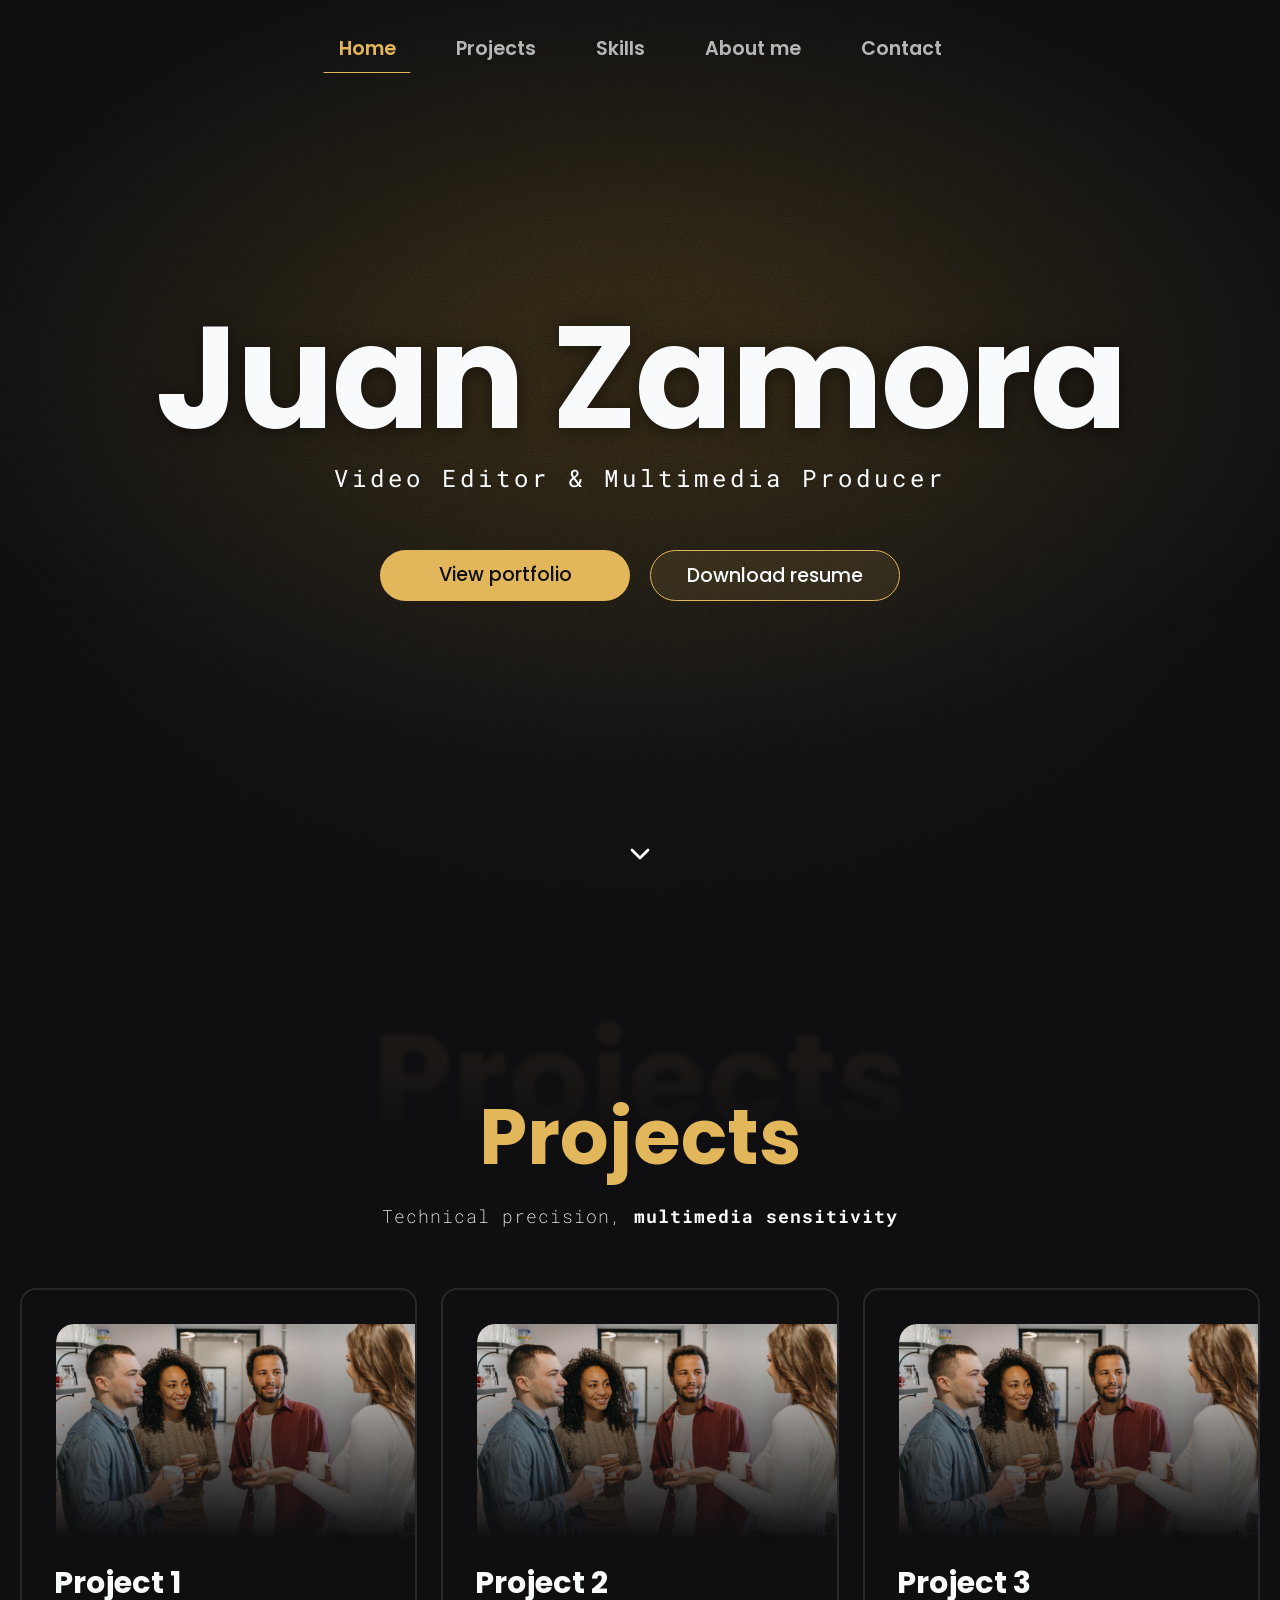
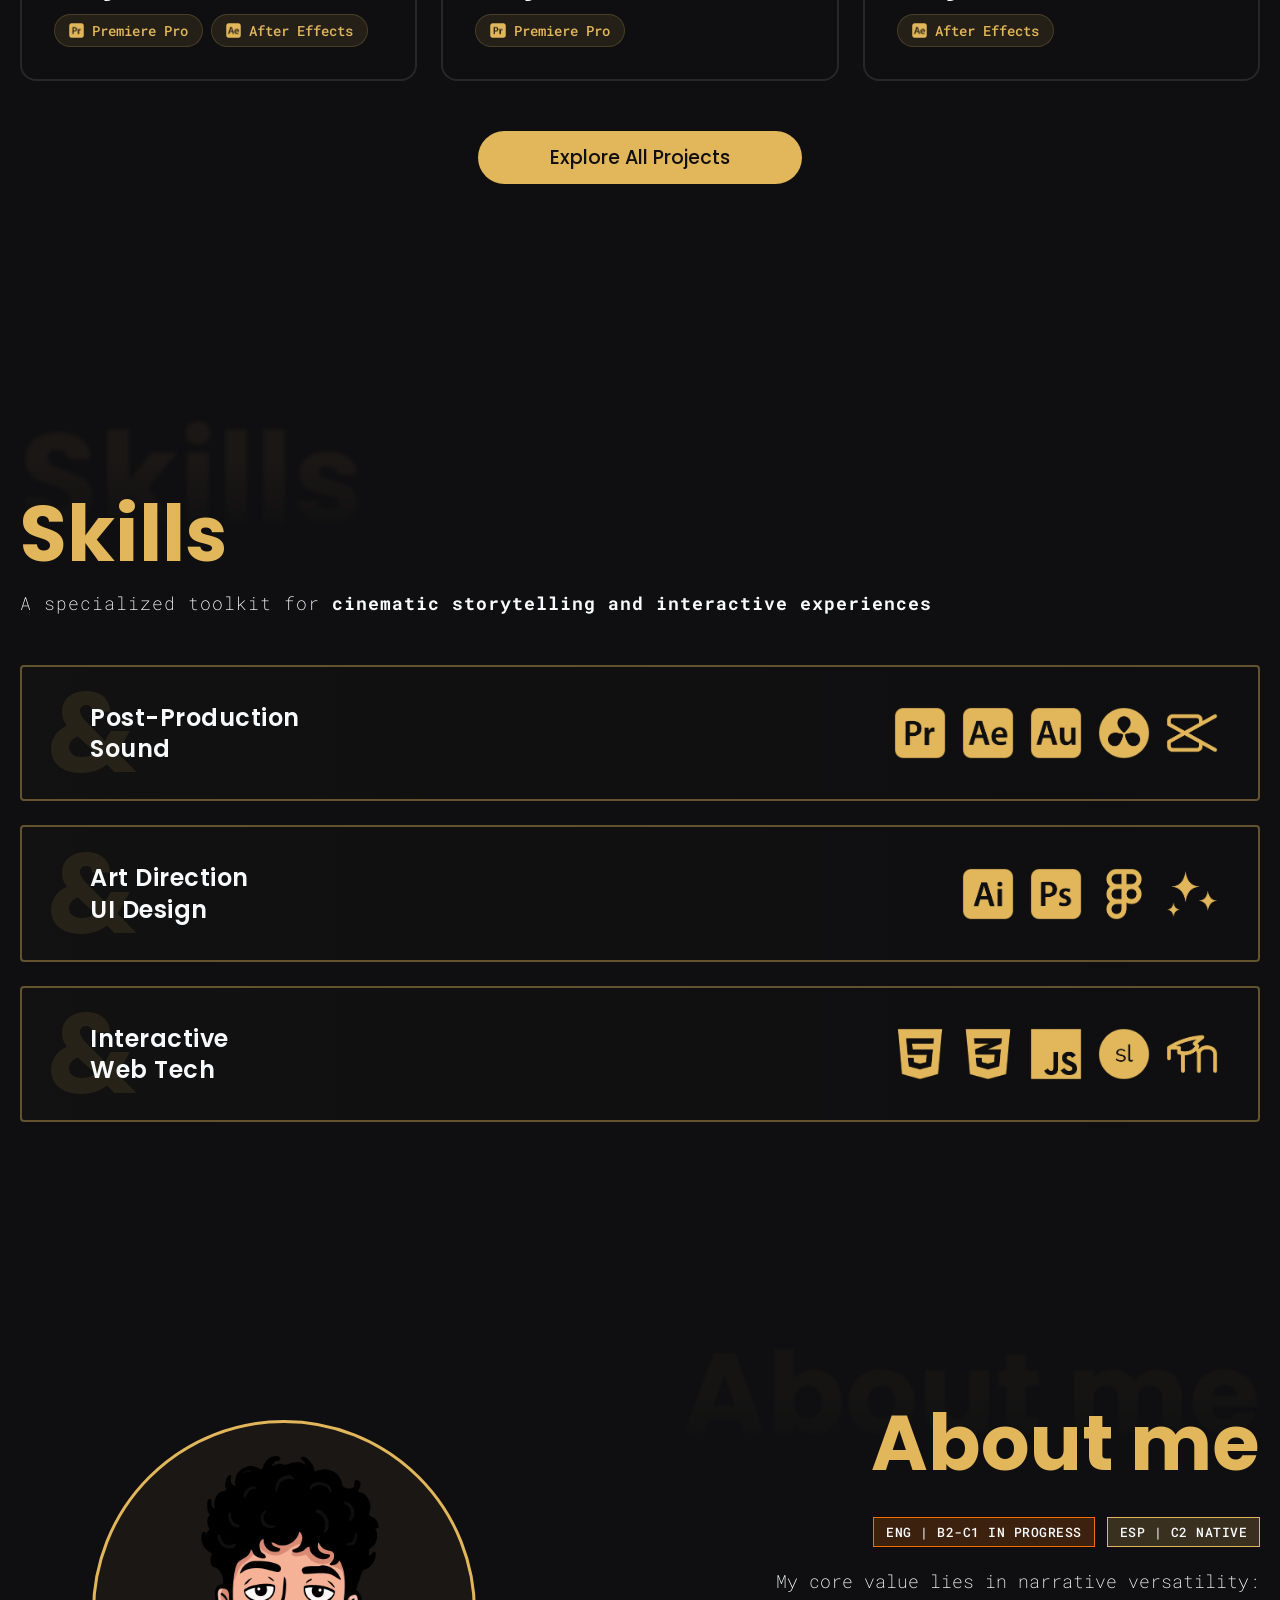
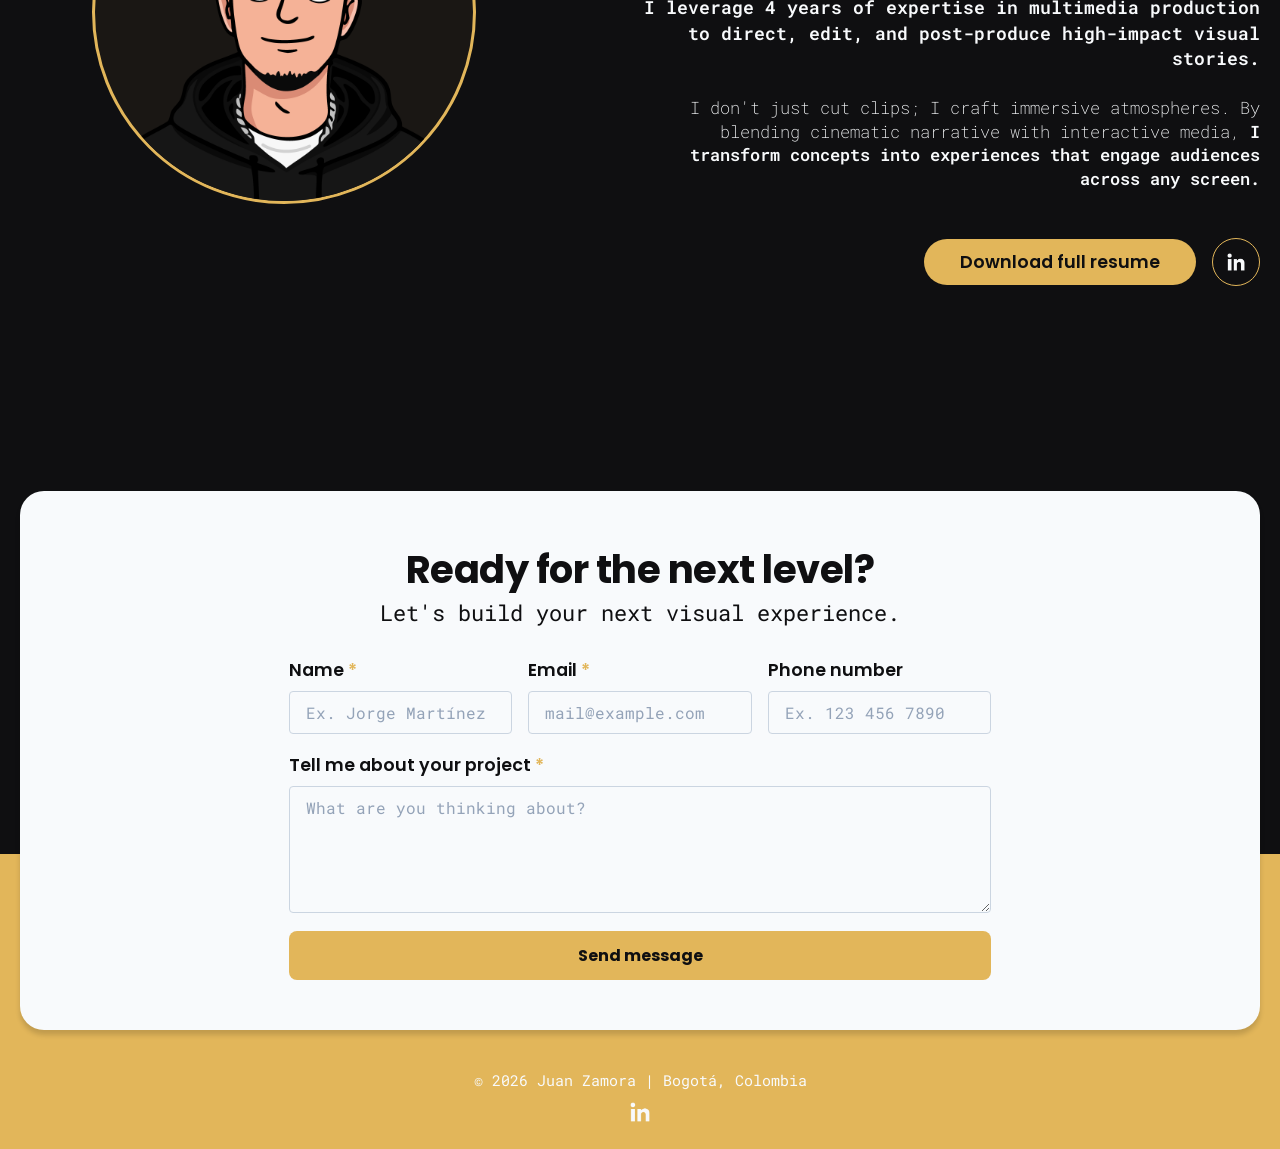
==== index.html @ 734e9451 "Se cargan las CVs" ====
<!DOCTYPE html>
<html lang="es">
<head>
    <meta charset="UTF-8">
    <meta name="viewport" content="width=device-width, initial-scale=1.0">
    <title>Juan Zamora | Video Editor & Multimedia Producer</title>

    <!-- CSS Styles -->
    <link rel="stylesheet" href="./styles/style.css">

    <!-- JS Files -->
    <script defer src="./js/main.js"></script>
</head>
<body>
    <!-- Navbar -->
    <header id="main-header">
        <nav class="navbar">
            <ul class="list-navbar">
                <li><a href="#home" class="active">Home</a></li>
                <li><a href="#projects">Projects</a></li>
                <li><a href="#skills">Skills</a></li>
                <li><a href="#about-me">About me</a></li>
                <li><a href="#contact">Contact</a></li>
            </ul>
        </nav>
    </header>

    <!-- Hero Section -->
    <section id="home" class="hero">
        <div class="hero-content">
            <h1 class="hero-title">Juan Zamora</h1>
            <h4 class="hero-subtitle">Video Editor & Multimedia Producer</h4>
            
            <div class="hero-buttons">
                <a href="#projects" class="btn btn-primary">View portfolio</a>
                <a target="_blank" href="./assets/files/CV_JuanPabloZamora_A2026.pdf" class="btn btn-secondary">Download resume</a>
            </div>
        </div>

        <svg xmlns="http://www.w3.org/2000/svg" width="32" height="32" viewBox="0 0 24 24" fill="none" stroke="currentColor" stroke-width="2" stroke-linecap="round" stroke-linejoin="round" class="scroll-arrow">
            <path stroke="none" d="M0 0h24v24H0z" fill="none" />
            <path d="M6 9l6 6l6 -6" />
        </svg>
    </section>

    <!-- Projects Section -->
    <section id="projects" class="projects-section">
        <div class="projects-container">
            <div class="projects-header">
                <h2 class="projects-title-bg">Projects</h2>
                <h3 class="projects-title">Projects</h3>
                <p class="projects-subtitle">Technical precision, <span>multimedia sensitivity</span></p>
            </div>

            <div class="projects-grid">
                <div class="project-card">
                    <span class="badge-top">Commercial & Social</span>
                    <div class="card-image-wrapper">
                        <img src="./assets/img/project1.jpg" alt="Project 1" class="card-image">
                    </div>
                    <div class="card-content">
                        <h4 class="project-name">Project 1</h4>
                        <div class="card-tags">
                            <span class="software-badge"><img src="./assets/img/brands/premiere.png" alt="Adobe Premiere Pro"> Premiere Pro</span>
                            <span class="software-badge"><img src="./assets/img/brands/after-effects.png" alt="Adobe After Effects"> After Effects</span>
                        </div>
                    </div>
                </div>

                <div class="project-card">
                    <span class="badge-top">Commercial & Social</span>
                    <div class="card-image-wrapper">
                        <img src="./assets/img/project1.jpg" alt="Project 1" class="card-image">
                    </div>
                    <div class="card-content">
                        <h4 class="project-name">Project 2</h4>
                        <div class="card-tags">
                            <span class="software-badge"><img src="./assets/img/brands/premiere.png" alt="Adobe Premiere Pro"> Premiere Pro</span>
                        </div>
                    </div>
                </div>

                <div class="project-card">
                    <span class="badge-top">Commercial & Social</span>
                    <div class="card-image-wrapper">
                        <img src="./assets/img/project1.jpg" alt="Project 1" class="card-image">
                    </div>
                    <div class="card-content">
                        <h4 class="project-name">Project 3</h4>
                        <div class="card-tags">
                            <span class="software-badge"><img src="./assets/img/brands/after-effects.png" alt="Adobe After Effects"> After Effects</span>
                        </div>
                    </div>
                </div>
            </div>

            <div class="projects-footer">
                <a href="projects" class="btn btn-explore">Explore All Projects</a>
            </div>
        </div>
    </section>

    <!-- Skills Section -->
    <section id="skills" class="skills-section">
        <div class="skills-container">
            <div class="skills-header">
                <h2 class="skills-title-bg">Skills</h2>
                <h3 class="skills-title">Skills</h3>
                <p class="skills-subtitle">A specialized toolkit for <span>cinematic storytelling and interactive experiences</span></p>
            </div>

            <div class="skills-display">
                <div class="skills-row">
                    <div class="skills-info">
                        <span class="bg-ampersand">&</span>
                        <h4>Post-Production<br>Sound</h4>
                    </div>
                    <div class="skills-icons">
                        <img src="./assets/img/brands/premiere.png" alt="Premiere Pro" class="skill-icon-img">
                        <img src="./assets/img/brands/after-effects.png" alt="After Effects" class="skill-icon-img">
                        <img src="./assets/img/brands/audition.png" alt="Audition" class="skill-icon-img">
                        <img src="./assets/img/brands/davinci-resolve.png" alt="DaVinci Resolve" class="skill-icon-img">
                        <img src="./assets/img/brands/capcut.png" alt="CapCut" class="skill-icon-img">
                    </div>
                </div>

                <div class="skills-row">
                    <div class="skills-info">
                        <span class="bg-ampersand">&</span>
                        <h4>Art Direction<br>UI Design</h4>
                    </div>
                    <div class="skills-icons">
                        <img src="./assets/img/brands/illustrator.png" alt="Illustrator" class="skill-icon-img">
                        <img src="./assets/img/brands/photoshop.png" alt="Photoshop" class="skill-icon-img">
                        <img src="./assets/img/brands/figma.png" alt="Figma" class="skill-icon-img">
                        <img src="./assets/img/brands/generative-ai.png" alt="Generative AI" class="skill-icon-img">
                    </div>
                </div>

                <div class="skills-row">
                    <div class="skills-info">
                        <span class="bg-ampersand">&</span>
                        <h4>Interactive<br>Web Tech</h4>
                    </div>
                    <div class="skills-icons">
                        <img src="./assets/img/brands/html.png" alt="HTML5" class="skill-icon-img">
                        <img src="./assets/img/brands/css.png" alt="CSS3" class="skill-icon-img">
                        <img src="./assets/img/brands/javascript.png" alt="JavaScript" class="skill-icon-img">
                        <img src="./assets/img/brands/storyline-360.png" alt="Storyline 360" class="skill-icon-img">
                        <img src="./assets/img/brands/moodle.png" alt="Moodle" class="skill-icon-img">
                    </div>
                </div>
            </div>
        </div>
    </section>

    <!-- About Me Section -->
    <section id="about-me" class="about-section">
        <div class="about-container">
            <div class="about-avatar-column">
                <div class="avatar-circle-wrapper">
                    <img src="./assets/img/juanzamora_color.png" alt="Juan Zamora Illustration" class="about-avatar-img">
                </div>
            </div>

            <div class="about-content-column">
                <div class="about-header">
                    <h2 class="about-title-bg">About me</h2>
                    <h3 class="about-title">About me</h3>
                </div>

                <div class="about-badges-group">
                    <span class="lang-badge progress-badge">ENG | B2-C1 IN PROGRESS</span>
                    <span class="lang-badge native-badge">ESP | C2 NATIVE</span>
                </div>

                <div class="about-text-wrapper">
                    <p class="about-lead">
                        My core value lies in narrative versatility: <br>
                        <strong>I leverage 4 years of expertise in multimedia production to direct, edit, and post-produce high-impact visual stories.</strong>
                    </p>
                    <p class="about-body">
                        I don't just cut clips; I craft immersive atmospheres. By blending cinematic narrative with interactive media, <strong>I transform concepts into experiences that engage audiences across any screen.</strong>
                    </p>
                </div>

                <div class="about-actions">
                    <a target="_blank" href="./assets/files/CV_JuanPabloZamora_A2026.pdf" class="btn btn-resume-download">Download full resume</a>
                    <a href="https://www.linkedin.com/in/jzamora11/" target="_blank" rel="noopener noreferrer" class="linkedin-social-btn" aria-label="LinkedIn Profile">
                        <img src="./assets/img/linkedin.png" alt="Linkedin">
                    </a>
                </div>
            </div>
        </div>
    </section>

    <!-- Footer Section -->
    <section id="contact" class="contact-section">
        <div class="contact-container">
            <div class="contact-card">
                <div class="contact-header">
                    <h2>Ready for the next level?</h2>
                    <p>Let's build your next visual experience.</p>
                </div>

                <form class="contact-form" action="#" method="POST">
                    <div class="form-row-top">
                        <div class="form-group">
                            <label for="name">Name <span>*</span></label>
                            <input type="text" id="name" name="name" placeholder="Ex. Jorge Martínez" required>
                        </div>
                        <div class="form-group">
                            <label for="email">Email <span>*</span></label>
                            <input type="email" id="email" name="email" placeholder="mail@example.com" required>
                        </div>
                        <div class="form-group">
                            <label for="phone">Phone number</label>
                            <input type="tel" id="phone" name="phone" placeholder="Ex. 123 456 7890">
                        </div>
                    </div>

                    <div class="form-group textarea-group">
                        <label for="message">Tell me about your project <span>*</span></label>
                        <textarea id="message" name="message" rows="5" placeholder="What are you thinking about?" required></textarea>
                    </div>

                    <button type="submit" class="btn-submit">Send message</button>
                </form>
            </div>
        </div>

        <footer class="main-footer">
            <p>&copy; 2026 Juan Zamora | Bogotá, Colombia</p>
            <a href="https://www.linkedin.com/in/jzamora11/" target="_blank" rel="noopener noreferrer" class="footer-social" aria-label="LinkedIn">
                <img src="./assets/img/linkedin.png" alt="Linkedin">
            </a>
        </footer>
    </section>
</body>
</html>
---- styles/style.css ----
/* RESET & VARIABLES */
@import url('https://fonts.googleapis.com/css2?family=Poppins:ital,wght@0,100;0,200;0,300;0,400;0,500;0,600;0,700;0,800;0,900;1,100;1,200;1,300;1,400;1,500;1,600;1,700;1,800;1,900&family=Roboto+Mono:ital,wght@0,100..700;1,100..700&display=swap');

:root {
    --bg-dark: #0F0F11;
    --accent-color: #E2B65A;
    --text-white: #F8FAFC;
    --text-muted: #b6b6b6;
    --font-poppins: "Poppins", sans-serif;
    --font-mono: "Roboto Mono", monospace;
}

* {
    margin: 0;
    padding: 0;
    box-sizing: border-box;
    text-decoration: none;
    list-style: none;
}

html {
    scroll-behavior: smooth;
    font-family: var(--font-poppins);
    background-color: var(--bg-dark);
    background-image: url("https://www.transparenttextures.com/patterns/navy.png");
    color: var(--text-white);
}


/* HEADER & NAVBAR */
#main-header {
    position: fixed;
    top: 24px;
    left: 50%;
    transform: translateX(-50%);
    z-index: 1000;
    transition: all 0.3s ease;
}

#main-header.scrolled {
    background-color: rgba(10, 10, 10, 0.6);
    backdrop-filter: blur(12px);
    -webkit-backdrop-filter: blur(12px);
    padding: 16px 0;
    border-radius: 50px;
}

.navbar {
    max-width: 1200px;
    margin: 0 auto;
    padding: 0 40px;
    display: flex;
    justify-content: center;
}

.list-navbar {
    display: flex;
    gap: 30px;
}

.list-navbar a {
    color: var(--text-muted);
    font-size: 1.2rem;
    font-weight: 600;
    transition: color 0.3s ease;
    display: inline-block;
    padding: 10px 15px;
    position: relative;
    white-space: nowrap;
}

.list-navbar a:hover,
.list-navbar a.active {
    color: var(--accent-color);
}

.list-navbar a.active {
    position: relative;
}
.list-navbar a.active::after {
    content: '';
    position: absolute;
    bottom: 0;
    left: 0;
    width: 100%;
    height: 1px;
    background-color: var(--accent-color);
    border-radius: 50px;
}

.list-navbar a::after {
    content: '';
    position: absolute;
    bottom: 0;
    left: 0;
    width: 0;
    height: 2px;
    background-color: var(--accent-color);
    border-radius: 50px;
    transition: width 0.3s ease;
}


/* HERO SECTION */
.hero {
    min-height: 100vh;
    width: 100%;
    background-image:
        radial-gradient(
            125% 100% at center 40%,
            #272011 9%,
            rgba(15, 15, 17, 0.6) 45%,
            #0F0F11 76%
        ), url("https://www.transparenttextures.com/patterns/navy.png");
    display: flex;
    flex-direction: column;
    justify-content: center;
    align-items: center;
    text-align: center;
    position: relative;
    padding: 0 20px;
}

.hero::before {
  content: "";
  position: absolute;
  inset: 0;

  background-image: url("data:image/svg+xml,%3Csvg xmlns='http://www.w3.org/2000/svg' width='120' height='120'%3E%3Cfilter id='n'%3E%3CfeTurbulence type='fractalNoise' baseFrequency='0.85' numOctaves='4'/%3E%3C/filter%3E%3Crect width='100%25' height='100%25' filter='url(%23n)'/%3E%3C/svg%3E");

  opacity: 1;
  mix-blend-mode: overlay;

  mask-image: radial-gradient(
    ellipse at center,
    black 0%,
    black 35%,
    transparent 80%
  );

  -webkit-mask-image: radial-gradient(
    ellipse at center,
    black 0%,
    black 35%,
    transparent 80%
  );

  z-index: 1;
  pointer-events: none;
}

.hero-content {
    max-width: 1000px;
    z-index: 2;
}

.hero-title {
    font-size: clamp(6rem, 12vw, 9rem);
    font-weight: 700;
    letter-spacing: -2px;
    line-height: 1.1;
    margin-bottom: 5px;
    text-shadow: 0 2px 20px rgba(0, 0, 0, 0.5);
}

.hero-subtitle {
    font-family: var(--font-mono);
    color: var(--text-white);
    font-size: clamp(1.2rem, 2vw, 1.5rem);
    letter-spacing: 4px;
    margin-bottom: 56px;
    font-weight: 400;
}


/* BUTTONS HERO */
.hero-buttons {
    display: flex;
    gap: 20px;
    justify-content: center;
}

.btn {
    font-size: 1.2rem;
    font-weight: 500;
    border-radius: 50px;
    transition: all 0.3s ease;
}

.btn-primary {
    width: 250px;
    padding: 10px;
    background-color: var(--accent-color);
    color: var(--bg-dark);
}

.btn-primary:hover {
    background-color: #d8a94a;
    transform: translateY(-3px);
    box-shadow: 0 4px 10px rgba(0, 0, 0, 0.25);
}

.btn-secondary {
    width: 250px;
    padding: 10px;
    background-color: rgba(226, 182, 90, 0.1);
    color: var(--text-white);
    border: 1px solid var(--accent-color);
}

.btn-secondary:hover {
    border-color: var(--accent-color);
    color: var(--accent-color);
    transform: translateY(-3px);
    box-shadow: 0 4px 10px rgba(0, 0, 0, 0.25);
}


/* ANIMATIONS HERO */
.scroll-arrow {
    position: absolute;
    bottom: 30px;
    color: var(--text-white);
    animation: bounce 2s infinite;
}

@keyframes bounce {
    0%, 20%, 50%, 80%, 100% { transform: translateY(0); }
    40% { transform: translateY(-10px); }
    60% { transform: translateY(-5px); }
}


/* PROJECTS SECTION */
.projects-section {
    padding: 25px 20px 100px;
    width: 100%;
    display: flex;
    justify-content: center;
}

.projects-container {
    max-width: 1300px;
    width: 100%;
}

.projects-header {
    text-align: center;
    position: relative;
    margin-bottom: 60px;
}

.projects-title-bg {
    font-size: clamp(6rem, 10vw, 9rem);
    font-weight: bold;
    color: rgba(226, 182, 90, 0.05);
    position: absolute;
    top: -40px;
    left: 50%;
    transform: translateX(-50%);
    z-index: 1;
    pointer-events: none;
    filter: blur(2px);

    -webkit-mask-image: linear-gradient(
        to bottom,
        rgba(0, 0, 0, 1) 0%,
        rgba(0, 0, 0, 1) 40%,
        rgba(0, 0, 0, 0) 85%
    );

    mask-image: linear-gradient(
        to bottom,
        rgba(0, 0, 0, 1) 0%,
        rgba(0, 0, 0, 1) 40%,
        rgba(0, 0, 0, 0) 85%
    );
}

.projects-title {
    font-size: clamp(4rem, 6vw, 5rem);
    font-weight: bold;
    color: var(--accent-color);
    position: relative;
    transform: translateY(54px);
    z-index: 2;
    margin-top: 100px;
}

.projects-subtitle {
    font-family: var(--font-mono);
    font-size: 1.1em;
    font-weight: 200;
    letter-spacing: 1px;
    margin-top: 64px;
}

.projects-subtitle span {
    color: var(--text-white);
    font-weight: bold;
}

.projects-grid {
    display: grid;
    grid-template-columns: repeat(3, 1fr);
    gap: 24px;
    margin-bottom: 50px;
}

.project-card {
    background-color: var(--bg-dark);
    border: 2px solid rgba(255, 255, 255, 0.1);
    border-radius: 16px;
    position: relative;
    transition: all 0.3s ease;
    display: flex;
    flex-direction: column;
}

.project-card:hover {
    transform: translateY(-5px);
    border-color: var(--accent-color);
    box-shadow: 0 10px 30px rgba(0, 0, 0, 0.5);
}

.badge-top {
    position: absolute;
    top: 0;
    left: 50%;
    transform: translate(-50%, -50%);
    background-color: var(--accent-color);
    color: var(--bg-dark);
    font-size: 1rem;
    font-weight: 700;
    white-space: nowrap;
    padding: 3px 42px;
    border-radius: 50px;
    z-index: 100;
    opacity: 0;
    visibility: hidden;
    transition: all 0.3s ease;
}

.project-card:hover .badge-top {
    opacity: 1;
    visibility: visible;
}

.card-image-wrapper {
    position: relative;
    width: calc(100% - 34px); 
    height: 240px;
    border-radius: 18px 0 0;
    overflow: hidden;
    margin-top: 34px;
    margin-left: 34px;
    -webkit-mask-image: linear-gradient(to bottom, rgba(226, 182, 90, 1) 10%, rgba(226, 182, 90, 0) 90%);
    mask-image: linear-gradient(to bottom, rgba(226, 182, 90, 1) 10%, rgba(226, 182, 90, 0) 90%);
}

.card-image {
    width: 100%;
    height: 100%;
    object-fit: cover;
    transition: transform 0.3s ease;
}

.card-image-placeholder {
    width: 100%;
    height: 100%;
    background: linear-gradient(180deg, rgba(64,58,45,0.4) 0%, rgba(15,15,17,0) 100%);
}

.project-card:hover .card-image {
    transform: scale(1.05);
}

.card-content {
    padding: 0 32px 32px;
    display: flex;
    flex-direction: column;
    gap: 12px;
}

.project-name {
    font-size: 1.9rem;
    font-weight: 700;
    color: var(--text-white);
    line-height: 38px;
}

.software-badge {
    font-family: var(--font-mono);
    font-size: 0.9rem;
    padding: 6px 14px;
    border-radius: 50px;
    font-weight: 500;
    display: inline-flex;
    align-items: center;
    gap: 8px;
    background-color: rgba(226, 182, 90, 0.1);
    color: var(--accent-color);
    border: 1px solid rgba(226, 182, 90, 0.2);
}

.software-badge img {
    width: 0.95rem;
    height: 0.95rem;
    display: flex;
    align-items: center;
    pointer-events: none;
}

.projects-footer {
    display: flex;
    justify-content: center;
}

.card-tags {
    display: flex;
    flex-wrap: wrap;
    gap: 8px;
}

.btn-explore {
    width: auto;
    padding: 12px 72px;
    background-color: var(--accent-color);
    color: var(--bg-dark);
}

.btn-explore:hover {
    background-color: #d8a94a;
    transform: translateY(-3px);
    padding: 12px 78px;
}


/* SKILLS */
.skills-section {
    padding: 100px 20px 75px;
    width: 100%;
    display: flex;
    justify-content: center;
}

.skills-container {
    max-width: 1300px;
    width: 100%;
}

.skills-header {
    text-align: start;
    position: relative;
    margin-bottom: 80px;
}

.skills-title-bg {
    font-size: clamp(6rem, 10vw, 9rem);
    font-weight: bold;
    color: rgba(226, 182, 90, 0.05);
    position: absolute;
    left: 0;
    z-index: 1;
    pointer-events: none;
    filter: blur(2px);
    -webkit-mask-image: linear-gradient(to bottom, black 40%, transparent 85%);
    mask-image: linear-gradient(to bottom, black 40%, transparent 85%);
}

.skills-title {
    font-size: clamp(4rem, 6vw, 5rem);
    font-weight: bold;
    color: var(--accent-color);
    position: relative;
    transform: translateY(92px);
    z-index: 2;
}

.skills-subtitle {
    font-family: var(--font-mono);
    font-size: 1.1rem;
    font-weight: 200;
    letter-spacing: 1px;
    margin-top: 92px;
}

.skills-subtitle span {
    color: var(--text-white);
    font-weight: bold;
}

.skills-display {
    display: flex;
    flex-direction: column;
    gap: 24px;
    margin-top: -30px;
}

.skills-row {
    border: 2px solid rgba(226, 182, 90, 0.4);
    border-radius: 4px;
    padding: 35px 40px;
    display: flex;
    justify-content: space-between;
    align-items: center;
    background: linear-gradient(90deg, rgba(226, 182, 90, 0.02) 0%, rgba(15, 15, 17, 0) 100%);
    transition: all 0.3s ease;
}

.skills-row:hover {
    background: linear-gradient(90deg, rgba(226, 182, 90, 0.1) 0%, rgba(15, 15, 17, 0.02) 80%);
    border-color: var(--accent-color);
    box-shadow: inset 0 0 15px rgba(226, 182, 90, 0.03);
}

.skills-info {
    position: relative;
    display: flex;
    align-items: center;
}

.bg-ampersand {
    font-size: 7rem;
    font-weight: 700;
    color: rgba(226, 182, 90, 0.1);
    position: absolute;
    left: -15px;
    user-select: none;
    font-family: var(--font-poppins);
}

.skills-info h4 {
    font-size: 1.5rem;
    font-weight: 600;
    color: var(--text-white);
    line-height: 1.3;
    position: relative;
    z-index: 2;
    letter-spacing: 0.5px;
    margin-left: 28px;
}

.skills-icons {
    display: flex;
    gap: 16px;
    align-items: center;
    flex-wrap: wrap;
}

.skill-icon-img {
    width: 52px;
    height: 52px;
    object-fit: contain;
    background-color: transparent;
    transition: transform 0.2s ease;
}

.skills-row:hover .skill-icon-img {
    transform: scale(1.08);
}


/* ABOUT ME */
.about-section {
    padding: 140px 20px 125px;
    width: 100%;
    display: flex;
    justify-content: center;
    align-items: center;
}

.about-container {
    max-width: 1300px;
    width: 100%;
    display: flex;
    align-items: center;
    gap: 80px;
}

.about-avatar-column {
    flex: 1;
    display: flex;
    justify-content: center;
    align-items: center;
}

.avatar-circle-wrapper {
    width: clamp(375px, 30vw, 495px);
    height: clamp(375px, 30vw, 495px);
    border: 3px solid var(--accent-color);
    border-radius: 50%;
    background-color: rgba(226, 182, 90, 0.05);
    overflow: hidden;
    display: flex;
    justify-content: center;
    align-items: flex-end;
    transition: all 0.3s ease;
}

.avatar-circle-wrapper:hover {
    background-color: rgba(226, 182, 90, 0.1);
}

.about-avatar-img {
    width: 100%;
    height: auto;
    object-fit: cover;
    transition: all 0.3s ease;
}

.about-avatar-img:hover {
    transform: scale(1.02) rotate(1deg);
}

.about-content-column {
    flex: 1.2;
    display: flex;
    flex-direction: column;
    align-items: flex-end;
    text-align: end;
}

.about-header {
    position: relative;
    margin-bottom: 32px;
    width: 100%;
}

.about-title-bg {
    font-size: clamp(5rem, 9vw, 8rem);
    font-weight: bold;
    color: rgba(226, 182, 90, 0.03);
    position: absolute;
    top: -30px;
    right: 0;
    z-index: 1;
    pointer-events: none;
    filter: blur(1px);
    -webkit-mask-image: linear-gradient(to bottom, black 50%, transparent 95%);
    mask-image: linear-gradient(to bottom, black 50%, transparent 95%);
}

.about-title {
    font-size: clamp(4rem, 6vw, 5rem);
    font-weight: bold;
    color: var(--accent-color);
    position: relative;
    transform: translateY(48px);
    z-index: 2;
}

.about-badges-group {
    display: flex;
    gap: 12px;
    margin: 32px 0 22px;
}

.lang-badge {
    font-family: var(--font-mono);
    font-size: 0.8rem;
    font-weight: 500;
    padding: 6px 12px;
    letter-spacing: 0.5px;
    transition: all 0.3s ease;
}

.lang-badge:hover {
    padding: 6px 18px;
}

.progress-badge {
    border: 1px solid #F56B08;
    color: var(--text-white);
    background-color: rgba(245, 107, 8, 0.2);
}

.native-badge {
    border: 1px solid #E2B65A;
    color: var(--text-white);
    background-color: rgba(226, 182, 90, 0.2);
}

.about-text-wrapper {
    display: flex;
    flex-direction: column;
    gap: 24px;
    max-width: 680px;
    margin-bottom: 48px;
}

.about-lead {
    font-family: var(--font-mono);
    font-size: 1.15rem;
    line-height: 1.4;
    font-weight: 200;
}

.about-lead strong {
    font-weight: 600;
}

.about-body {
    font-family: var(--font-mono);
    font-size: 1.05rem;
    line-height: 1.4;
    font-weight: 200;
}

.about-body strong {
    font-weight: 600;
}

.about-actions {
    display: flex;
    align-items: center;
    gap: 16px;
}

.btn-resume-download {
    display: inline-block;
    padding: 10px 36px;
    background-color: var(--accent-color);
    color: var(--bg-dark);
    font-size: 1.1rem;
    font-weight: 600;
    border-radius: 50px;
    transition: all 0.3s ease;
}

.btn-resume-download:hover {
    background-color: #d8a94a;
    transform: translateY(-2px);
    box-shadow: 0 6px 20px rgba(226, 182, 90, 0.15);
}

.linkedin-social-btn {
    width: 48px;
    height: 48px;
    border: 1px solid #E2B65A;
    border-radius: 50%;
    display: flex;
    justify-content: center;
    align-items: center;
    color: var(--text-white);
    font-size: 1.1rem;
    transition: all 0.3s ease;
}

.linkedin-social-btn:hover {
    border-color: var(--accent-color);
    color: var(--accent-color);
    transform: scale(1.05);
}

.linkedin-social-btn img {
    width: 18px;
}


/* CONTACT */
.contact-section {
    width: 100%;
    position: relative;
    padding-top: 80px;
    background: linear-gradient(to bottom, rgba(15, 15, 17, 0) 60%, var(--accent-color) 60%);
    display: flex;
    flex-direction: column;
    align-items: center;
}

.contact-container {
    max-width: 1475px;
    width: 100%;
    padding: 0 20px;
    display: flex;
    justify-content: center;
    z-index: 2;
}

.contact-card {
    background-color: var(--text-white);
    width: 100%;
    border-radius: 24px;
    padding: 50px 80px;
    box-shadow: 0 5px 5px rgba(0, 0, 0, 0.15);
}

.contact-header {
    text-align: center;
    margin-bottom: 40px;
}

.contact-header h2 {
    color: var(--bg-dark);
    font-size: clamp(1.6rem, 4vw, 2.4rem);
    font-weight: 700;
    letter-spacing: -0.5px;
}

.contact-header p {
    color: var(--bg-dark);
    font-family: var(--font-mono);
    font-size: 1.4rem;
}

.contact-form {
    display: flex;
    flex-direction: column;
    gap: 18px;
    width: 65%;
    margin: -10px auto 0;
}

.form-row-top {
    display: flex;
    gap: 16px;
    width: 100%;
}

.form-group {
    display: flex;
    flex-direction: column;
    gap: 8px;
    flex: 1;
}

.form-group label {
    color: var(--bg-dark);
    font-weight: 600;
    font-size: 1.1rem;
}

.form-group label span {
    color: var(--accent-color);
}

.contact-form input,
.contact-form textarea {
    width: 100%;
    padding: 10px 16px;
    background-color: transparent;
    border: 1px solid #CBD5E1;
    border-radius: 4px;
    font-family: var(--font-mono);
    font-size: 1rem;
    color: var(--bg-dark);
    transition: all 0.3s ease;
}

.contact-form input:focus,
.contact-form textarea:focus {
    outline: none;
    border-color: var(--accent-color);
    box-shadow: 0 0 0 3px rgba(226, 182, 90, 0.2);
}

.contact-form ::placeholder {
    color: #94A3B8;
}

.btn-submit {
    width: 100%;
    padding: 12px;
    background-color: var(--accent-color);
    color: var(--bg-dark);
    border: none;
    border-radius: 8px;
    font-size: 1rem;
    font-weight: 700;
    font-family: var(--font-poppins);
    cursor: pointer;
    transition: all 0.3s ease;
}

.btn-submit:hover {
    background-color: #d8a94a;
    transform: translateY(-2px);
    box-shadow: 0 4px 12px rgba(216, 169, 74, 0.3);
}

.main-footer {
    width: 100%;
    display: flex;
    flex-direction: column;
    align-items: center;
    gap: 12px;
    padding: 40px 20px 20px;
    margin-top: auto;
}

.main-footer p {
    color: var(--text-white);
    font-family: var(--font-mono);
    font-size: 0.95rem;
    font-weight: 400;
}

.footer-social {
    transition: transform 0.3s ease;
}

.footer-social:hover {
    transform: scale(1.15);
}

.footer-social img {
    width: 20px;
}


/* RESPONSIVE DESIGN */

/* PC AND LAPTOPS */
@media screen and (max-width: 1200px) {
    .projects-grid {
        grid-template-columns: repeat(2, 1fr);
        gap: 40px 20px;
    }

    .project-card:nth-child(odd):last-child {
        grid-column: span 2;
        justify-self: center;
        width: 100%;
        max-width: 540px;
    }

    .skills-section {
        padding: 100px 60px 50px;
    }

    .about-section {
        padding: 125px 60px 30px;
    }

    .about-container {
        gap: 40px;
    }

    .contact-form {
        width: 85%;
    }
}


/* TABLETS */
@media screen and (max-width: 992px) {
    #main-header {
        top: 12px;
        width: 90%;
    }
    
    .navbar {
        padding: 0 20px;
    }

    .list-navbar a {
        font-size: 1rem;
        padding: 8px 10px;
    }

    .projects-title-bg, 
    .skills-title-bg, 
    .about-title-bg {
        display: none;
    }

    .projects-title {
        transform: none;
        margin-top: 0;
        text-align: center;
        width: 100%;
        padding: 72px 0 0;
        margin-bottom: -48px;
    }

    .skills-title {
        margin-top: -96px;
        padding: 0;
    }

    .about-title {
        margin-top: -60px;
        padding: 0;
    }

    .projects-header {
        margin-bottom: 50px;
        text-align: center;
    }

    .skills-header {
        margin-bottom: 75px;
        text-align: center;
    }

    .about-container {
        flex-direction: column;
        text-align: center;
        gap: 30px;
    }

    .about-content-column {
        align-items: center;
        text-align: center;
    }

    .skills-row {
        flex-direction: column;
        gap: 20px;
        text-align: center;
        padding: 24px;
    }

    .skills-info h4 {
        margin-left: 0;
    }

    .bg-ampersand {
        left: 50%;
        transform: translateX(-50%);
        top: -20px;
    }

    .skills-icons {
        justify-content: center;
    }

    .contact-form {
        width: 100%;
    }
}


/* MOBILE / PHONES */
@media screen and (max-width: 768px) {
    #main-header {
        width: 100%;
        top: 0;
        border-radius: 0;
        background-color: rgba(15, 15, 17, 0.85);
        backdrop-filter: blur(12px);
        -webkit-backdrop-filter: blur(12px);
        border-bottom: 1px solid rgba(255, 255, 255, 0.05);
    }

    #main-header.scrolled {
        border-radius: 0;
        padding: 0;
    }

    .navbar {
        padding: 8px 0;
        overflow-x: auto;
        white-space: nowrap;
        -webkit-overflow-scrolling: touch;
    }

    .navbar::-webkit-scrollbar {
        display: none;
    }

    .list-navbar {
        gap: 10px;
        padding: 10px 20px;
    }

    .list-navbar a {
        font-size: 0.95rem;
    }

    .hero {
        padding-top: 60px;
    }

    .hero-title {
        letter-spacing: -1px;
    }

    .hero-subtitle {
        letter-spacing: 2px;
        margin-bottom: 40px;
    }

    .hero-buttons {
        flex-direction: column;
        width: 100%;
        max-width: 280px;
        margin: 0 auto;
        gap: 12px;
    }

    .btn-primary, 
    .btn-secondary {
        width: 100%;
    }

    .projects-grid {
        grid-template-columns: 1fr !important; 
        gap: 32px;
        justify-items: center;
    }

    .project-card {
        max-width: 450px;
        margin: 0 auto;
        width: 100%;
    }

    .project-card, 
    .project-card:nth-child(odd):last-child {
        grid-column: span 1 !important;
        flex-direction: column !important;
        width: 100%;
        max-width: 450px;
        height: auto;
        margin: 0 auto;
    }

    .card-image-wrapper {
        margin-top: 24px;
        margin-left: 24px;
        width: calc(100% - 24px);
        height: 250px;
    }

    .card-content {
        padding: 0 28px 28px;
    }

    .project-name {
        font-size: 1.6rem;
        line-height: 1.3;
    }

    .btn-explore {
        width: 100%;
        max-width: 320px;
        padding: 12px 30px;
        text-align: center;
    }
    
    .btn-explore:hover {
        padding: 12px 30px;
    }

    .avatar-circle-wrapper {
        width: 280px;
        height: 280px;
    }

    .contact-card {
        padding: 30px 20px;
        border-radius: 16px;
    }

    .contact-form {
        width: 90%;
    }

    .form-row-top {
        flex-direction: column;
        gap: 18px;
    }

    .contact-header p {
        font-size: 1.1rem;
    }

    .contact-section {
        background: linear-gradient(to bottom, rgba(15, 15, 17, 0) 45%, var(--accent-color) 45%);
    }

    .main-footer p {
        text-align: center;
        font-size: 0.85rem;
    }
}

@media screen and (max-width: 480px) {
    .navbar {
        padding: 12px 16px;
        width: 100%;
    }

    .list-navbar {
        display: flex;
        justify-content: space-between;
        gap: 8px;
        width: 100%;
        padding: 0;
    }

    .list-navbar a {
        font-size: 0.85rem;
        padding: 4px 6px;
        white-space: nowrap;
    }
}


/* SMALL SCREENS */
@media screen and (max-width: 400px) {
    .hero-title {
        font-size: 3.5rem;
    }

    .hero-subtitle {
        font-size: 1.1rem;
    }

    .skills-section {
        padding: 100px 25px 50px;
    }

    .about-section {
        padding: 115px 25px 30px;
    }

    .about-title {
        line-height: 64px;
        margin-bottom: 14px;
    }
    
    .about-actions {
        flex-direction: column;
        width: 100%;
    }
    
    .btn-resume-download {
        width: 100%;
        text-align: center;
    }

    .contact-form {
        width: 95%;
    }
}
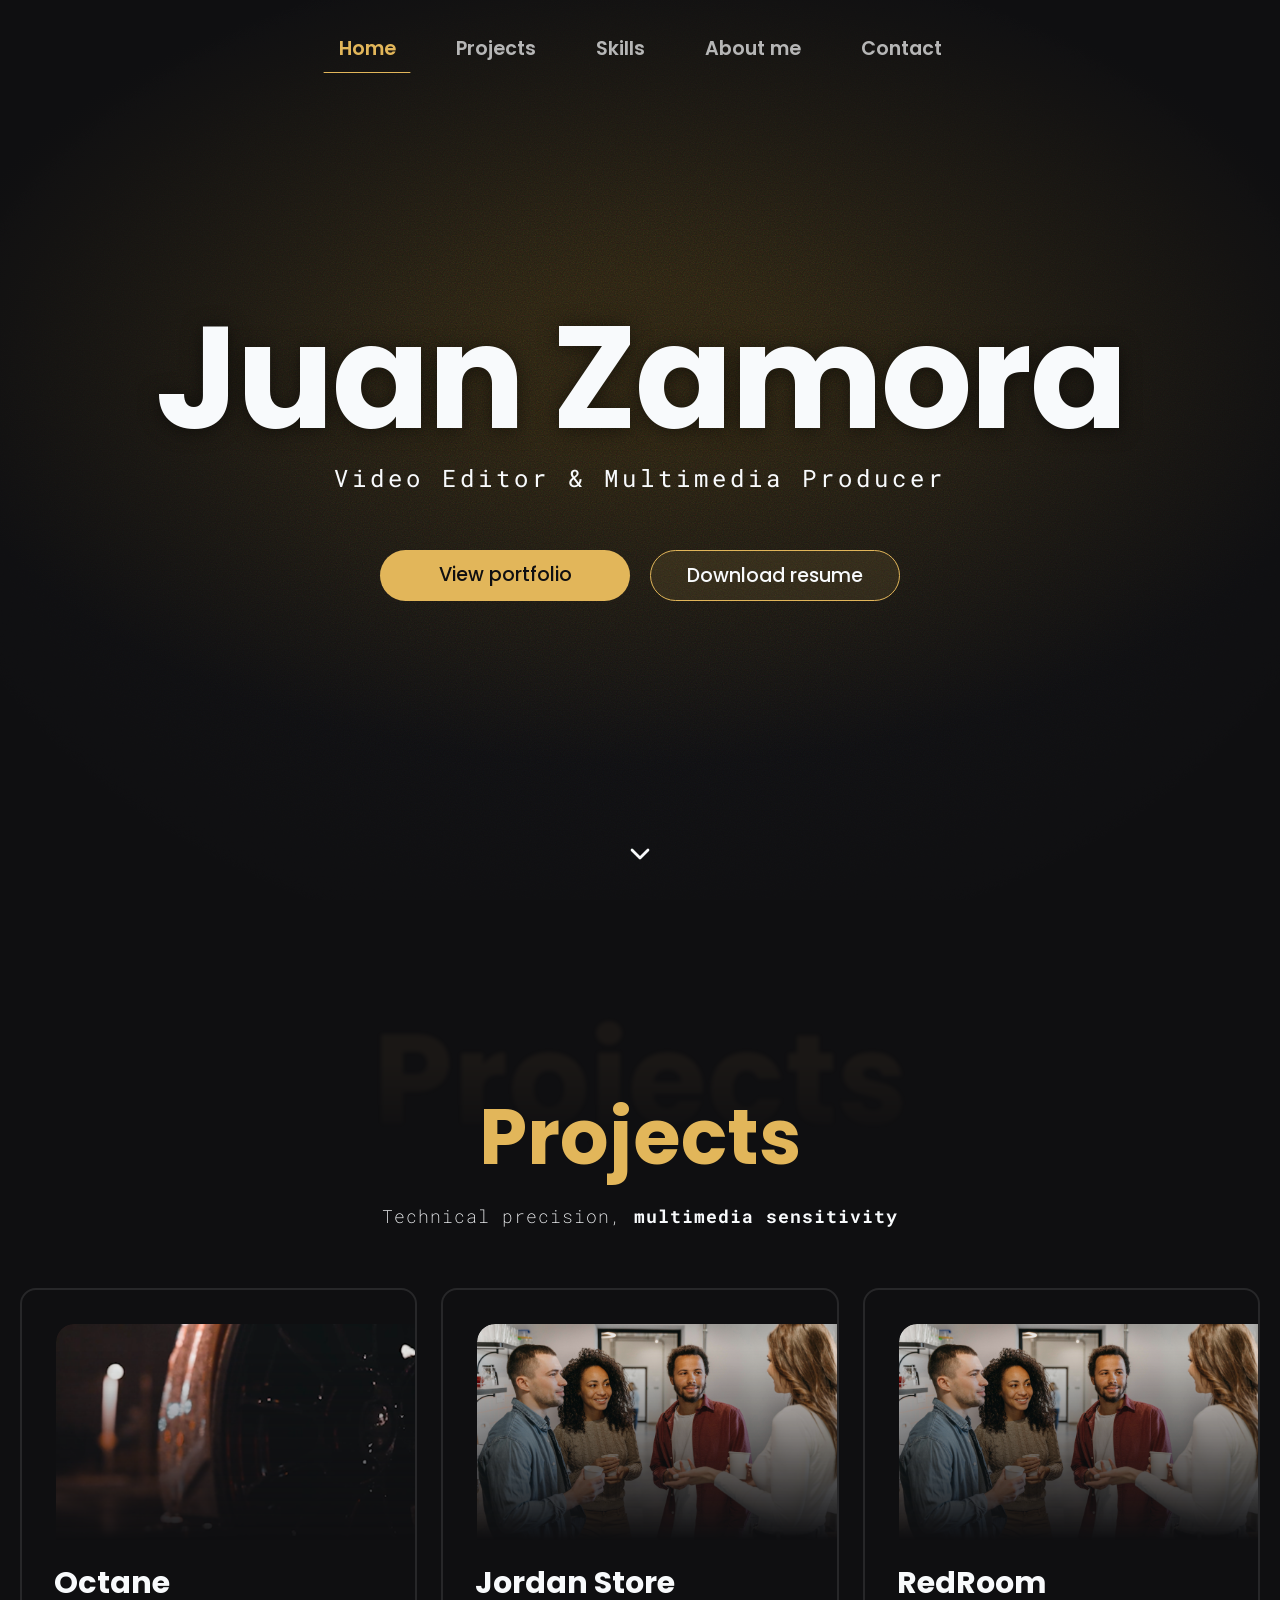
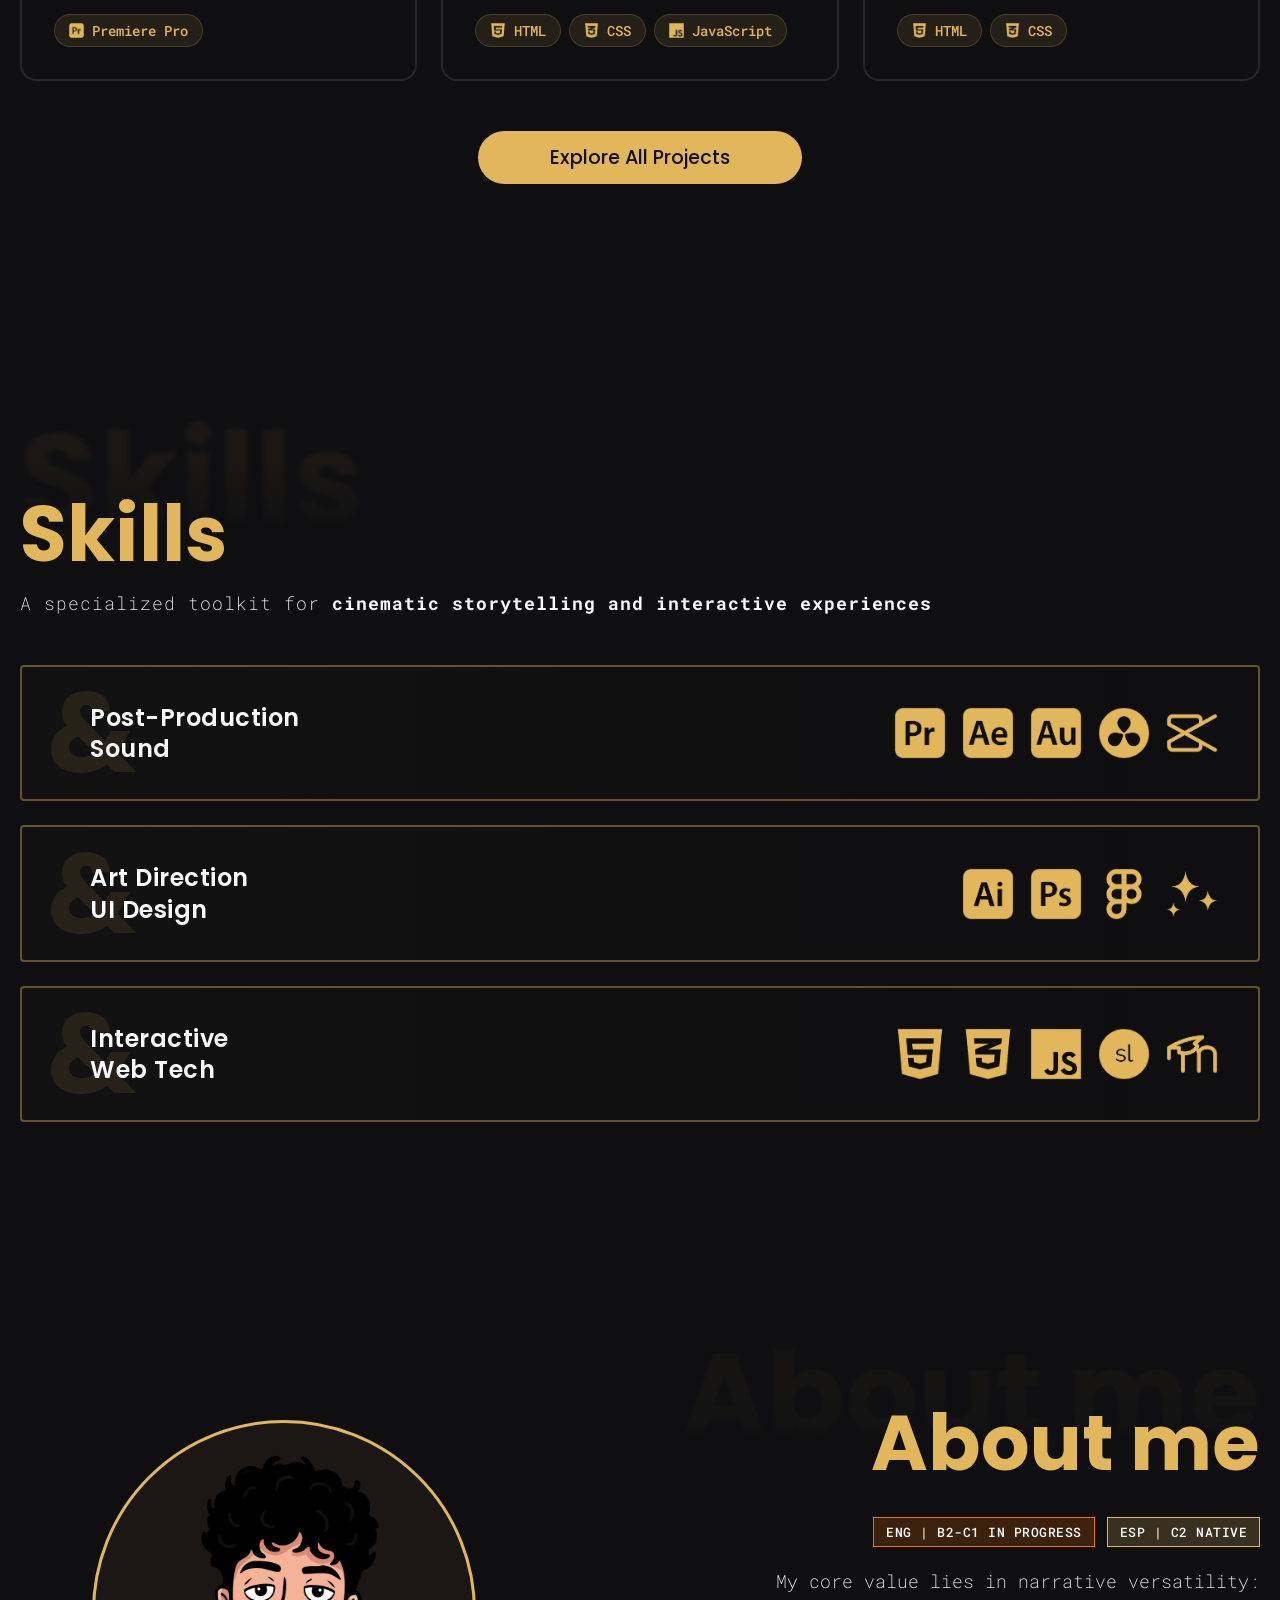
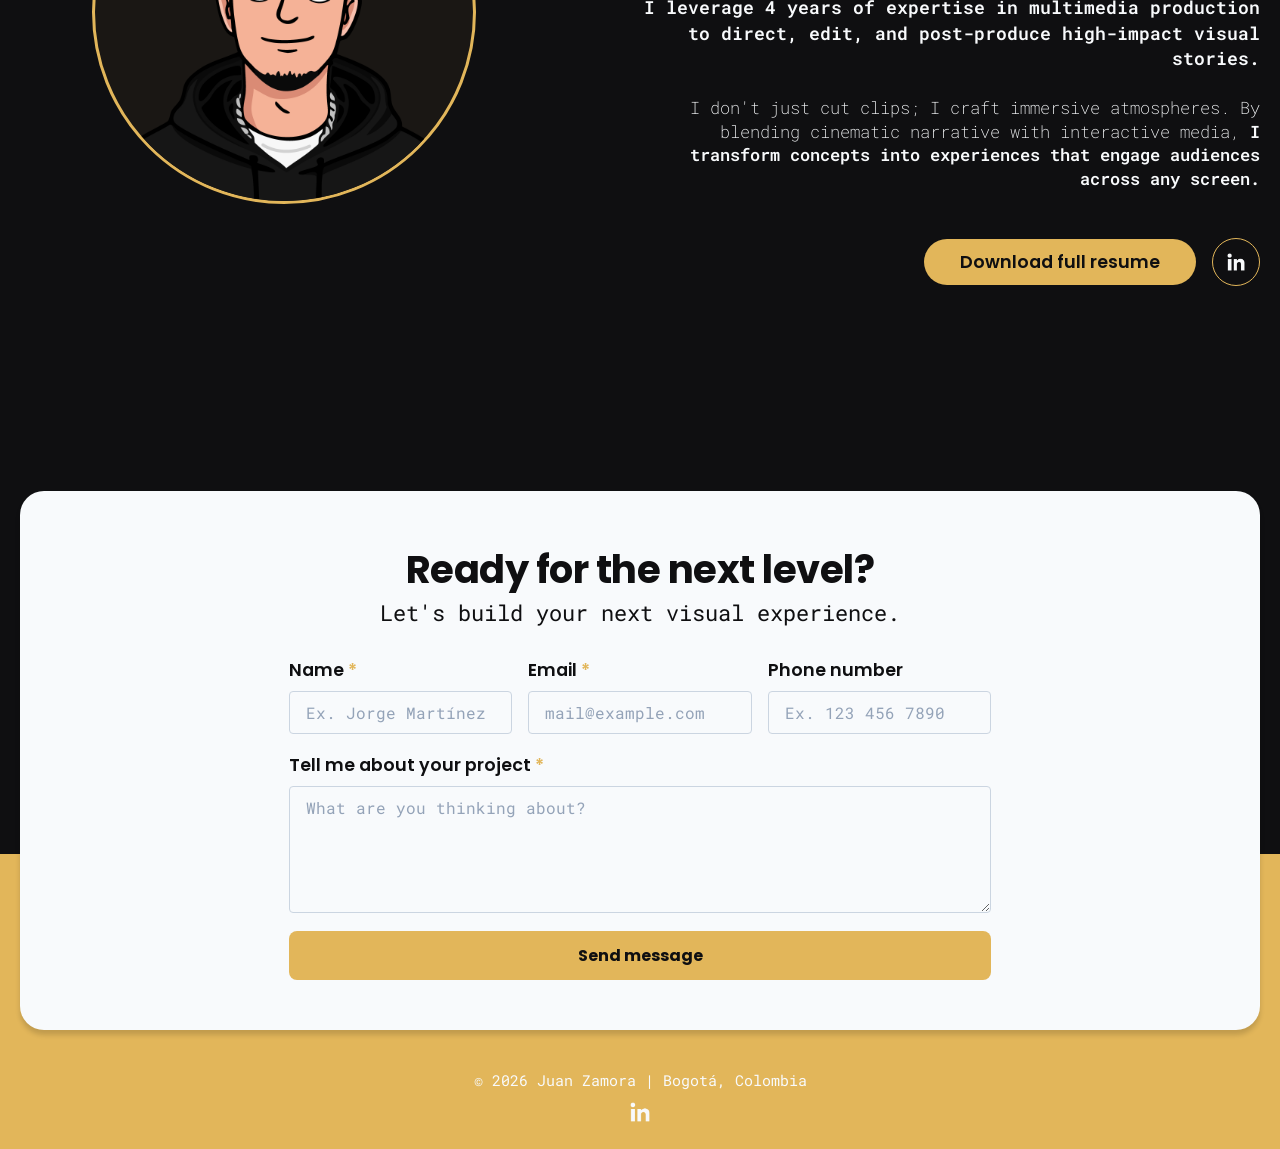
==== commit ca7b1a21: "Se activa el formulario y se actualizan los proyectos principales" ====
--- a/index.html
+++ b/index.html
@@ -4,6 +4,9 @@
     <meta charset="UTF-8">
     <meta name="viewport" content="width=device-width, initial-scale=1.0">
     <title>Juan Zamora | Video Editor & Multimedia Producer</title>
+
+    <!-- Favicon -->
+    <link rel="icon" type="image/x-icon" href="./assets/img/favicon.svg">
 
     <!-- CSS Styles -->
     <link rel="stylesheet" href="./styles/style.css">
@@ -56,39 +59,41 @@
                 <div class="project-card">
                     <span class="badge-top">Commercial & Social</span>
                     <div class="card-image-wrapper">
-                        <img src="./assets/img/project1.jpg" alt="Project 1" class="card-image">
+                        <img src="./assets/img/projects/octane-thumbnail.png" alt="Octano - Reel 2026" class="card-image">
                     </div>
                     <div class="card-content">
-                        <h4 class="project-name">Project 1</h4>
+                        <h4 class="project-name">Octane</h4>
                         <div class="card-tags">
                             <span class="software-badge"><img src="./assets/img/brands/premiere.png" alt="Adobe Premiere Pro"> Premiere Pro</span>
-                            <span class="software-badge"><img src="./assets/img/brands/after-effects.png" alt="Adobe After Effects"> After Effects</span>
                         </div>
                     </div>
                 </div>
 
                 <div class="project-card">
-                    <span class="badge-top">Commercial & Social</span>
+                    <span class="badge-top">Digital & Interactive</span>
                     <div class="card-image-wrapper">
-                        <img src="./assets/img/project1.jpg" alt="Project 1" class="card-image">
+                        <img src="./assets/img/project1.jpg" alt="JordanStore - JS Project" class="card-image">
                     </div>
                     <div class="card-content">
-                        <h4 class="project-name">Project 2</h4>
+                        <h4 class="project-name">Jordan Store</h4>
                         <div class="card-tags">
-                            <span class="software-badge"><img src="./assets/img/brands/premiere.png" alt="Adobe Premiere Pro"> Premiere Pro</span>
+                            <span class="software-badge"><img src="./assets/img/brands/html.png" alt="HTML"> HTML</span>
+                            <span class="software-badge"><img src="./assets/img/brands/css.png" alt="CSS"> CSS</span>
+                            <span class="software-badge"><img src="./assets/img/brands/javascript.png" alt="JavaScript"> JavaScript</span>
                         </div>
                     </div>
                 </div>
 
                 <div class="project-card">
-                    <span class="badge-top">Commercial & Social</span>
+                    <span class="badge-top">Digital & Interactive</span>
                     <div class="card-image-wrapper">
-                        <img src="./assets/img/project1.jpg" alt="Project 1" class="card-image">
+                        <img src="./assets/img/project1.jpg" alt="RedRoom - HTML & CSS Project" class="card-image">
                     </div>
                     <div class="card-content">
-                        <h4 class="project-name">Project 3</h4>
+                        <h4 class="project-name">RedRoom</h4>
                         <div class="card-tags">
-                            <span class="software-badge"><img src="./assets/img/brands/after-effects.png" alt="Adobe After Effects"> After Effects</span>
+                            <span class="software-badge"><img src="./assets/img/brands/html.png" alt="HTML"> HTML</span>
+                            <span class="software-badge"><img src="./assets/img/brands/css.png" alt="CSS"> CSS</span>
                         </div>
                     </div>
                 </div>
@@ -203,7 +208,10 @@
                     <p>Let's build your next visual experience.</p>
                 </div>
 
-                <form class="contact-form" action="#" method="POST">
+                <form id="contact-form" class="contact-form" action="https://api.web3forms.com/submit" method="POST">
+                    <input type="hidden" name="access_key" value="f4390edb-027d-4b9f-9b8a-d56aac9b9af8">
+                    <input type="checkbox" name="botcheck" class="hidden" style="display: none;">
+                    
                     <div class="form-row-top">
                         <div class="form-group">
                             <label for="name">Name <span>*</span></label>
@@ -223,6 +231,8 @@
                         <label for="message">Tell me about your project <span>*</span></label>
                         <textarea id="message" name="message" rows="5" placeholder="What are you thinking about?" required></textarea>
                     </div>
+
+                    <div id="form-result" style="display: none; margin-bottom: 20px; font-weight: 500; text-align: center; color: var(--accent-color);"></div>
 
                     <button type="submit" class="btn-submit">Send message</button>
                 </form>
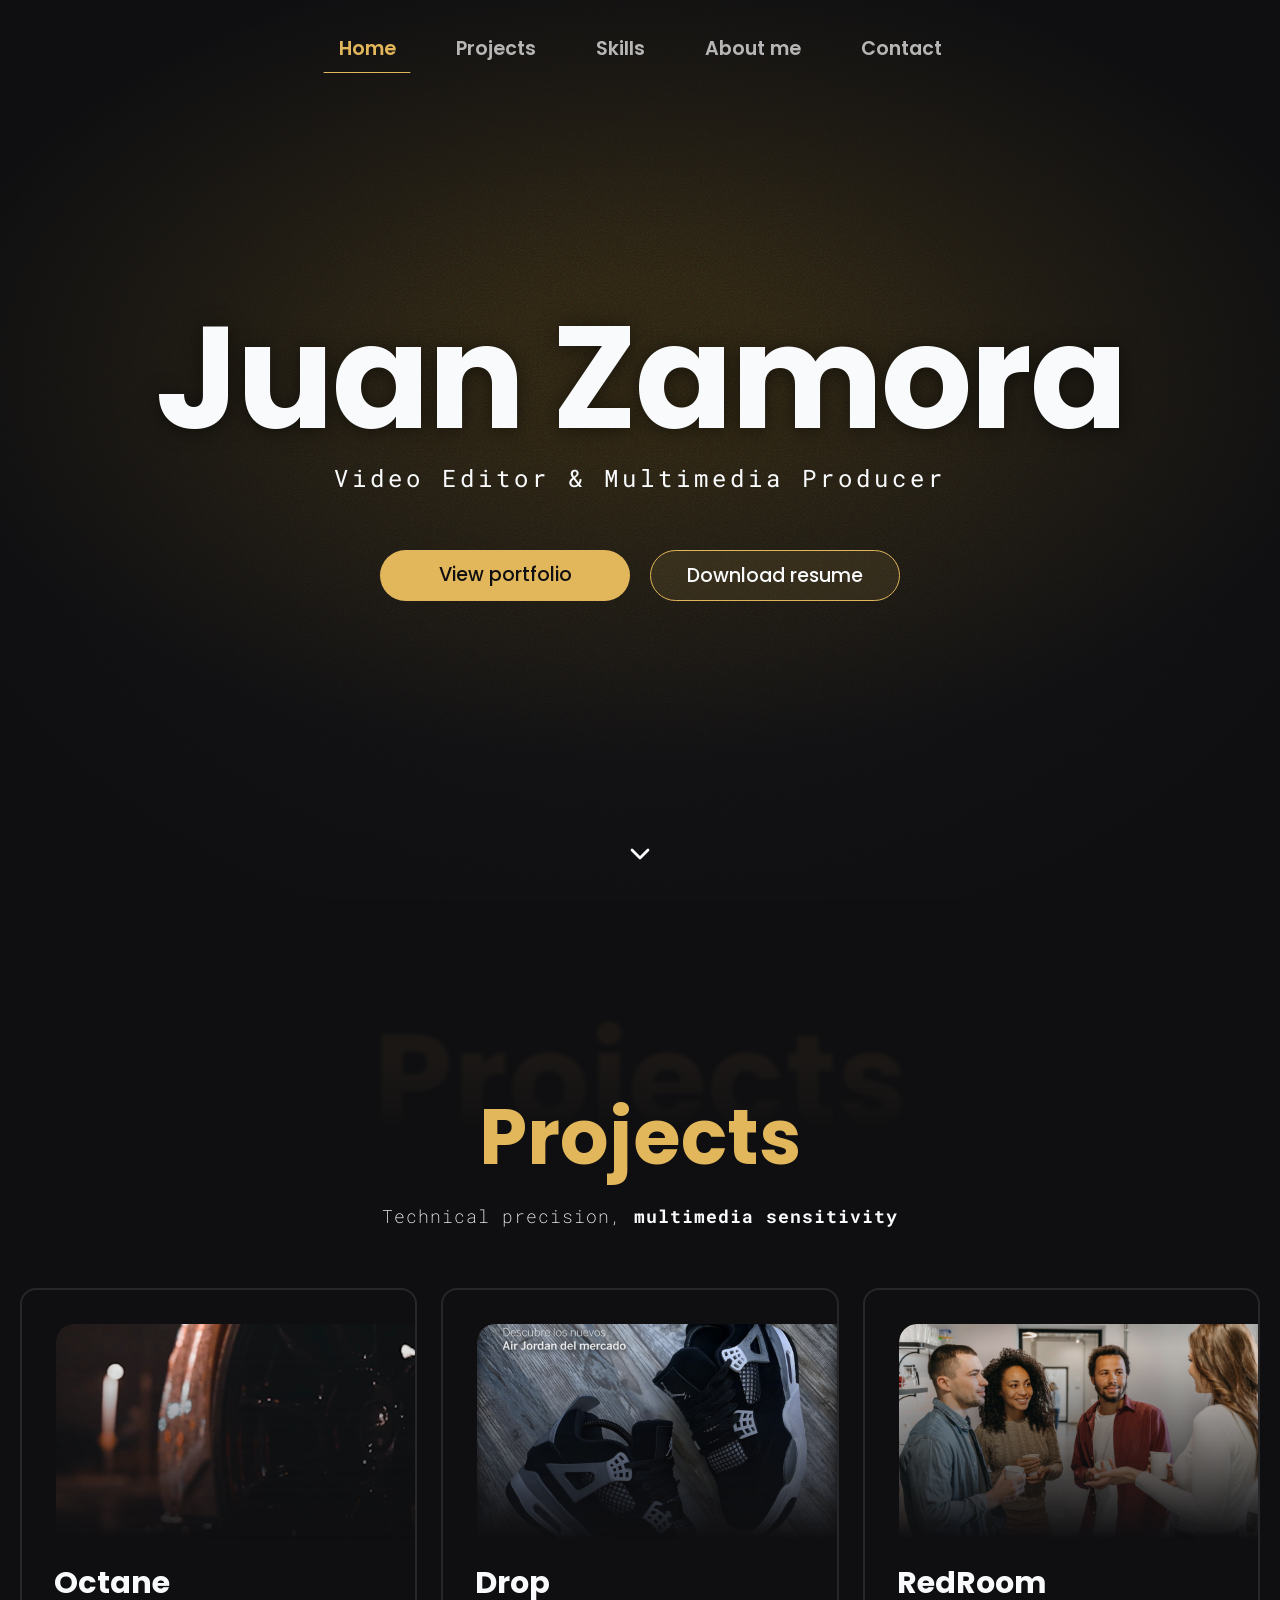
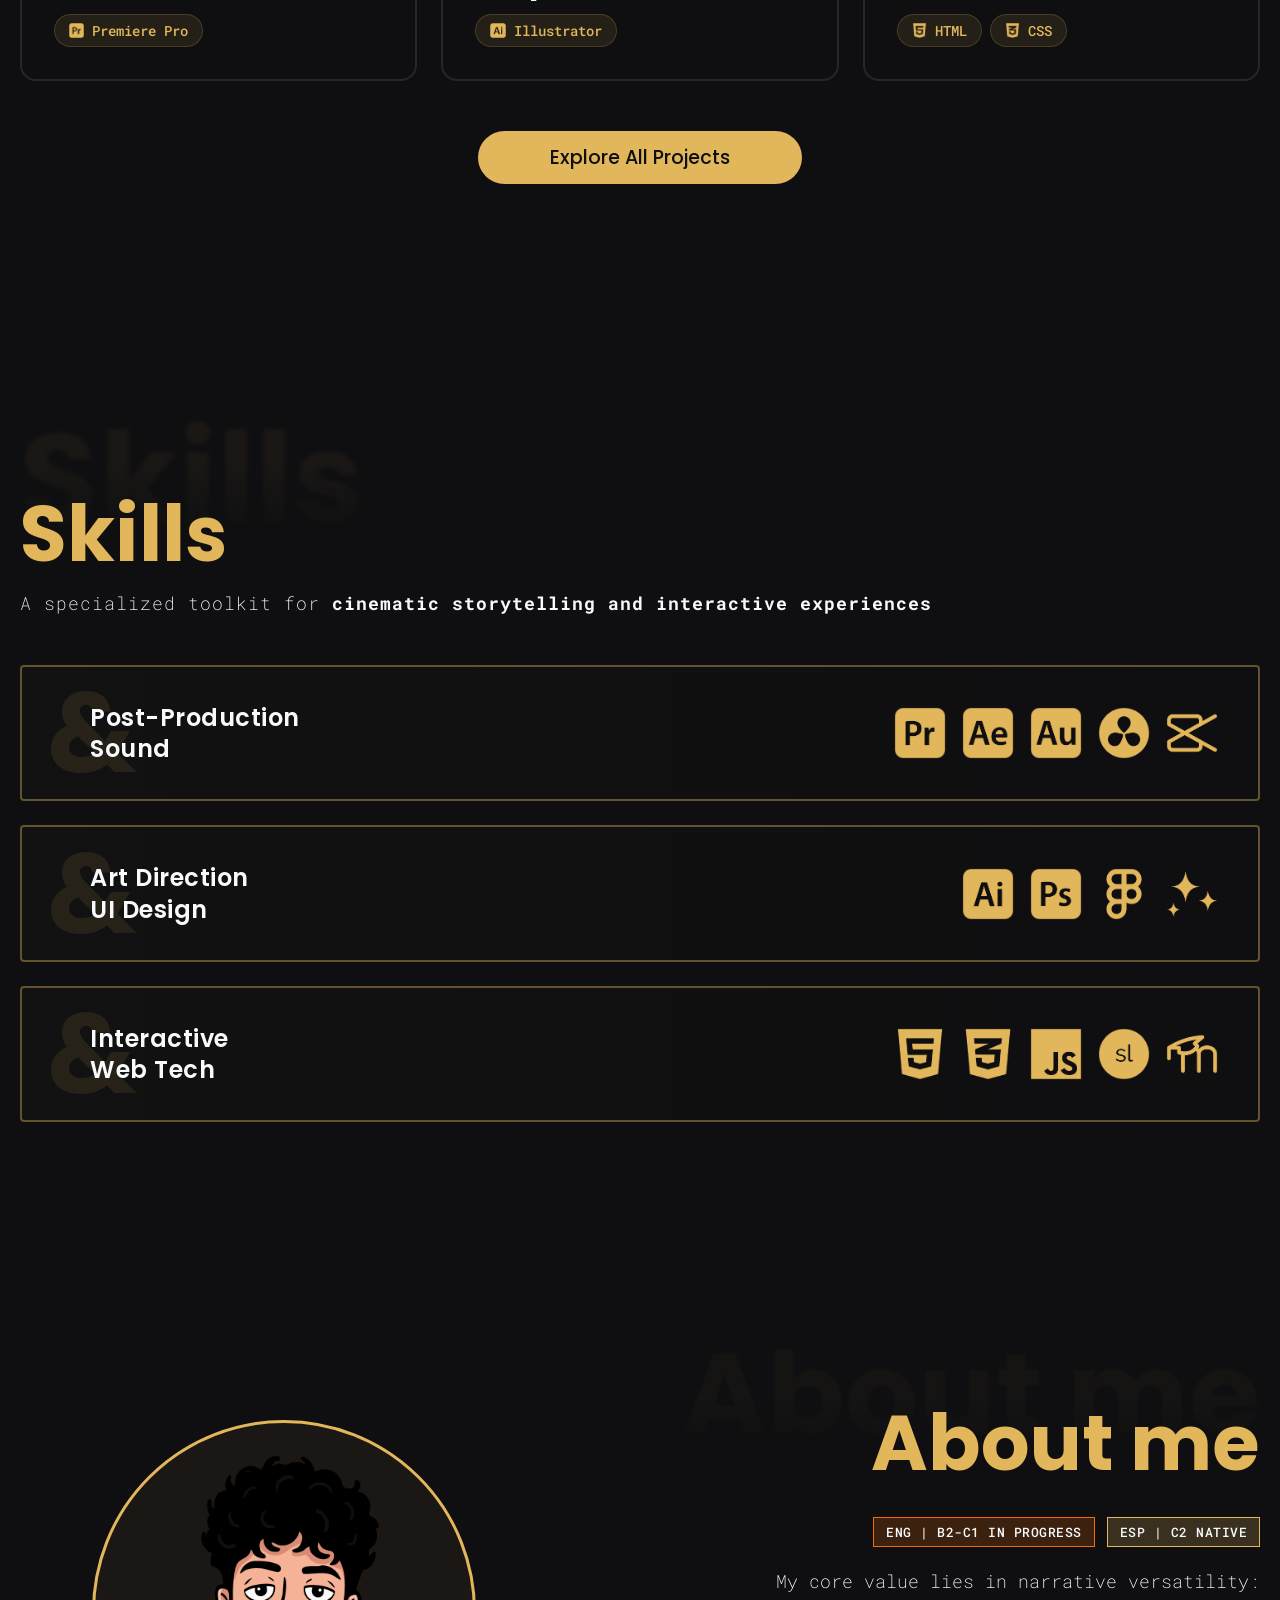
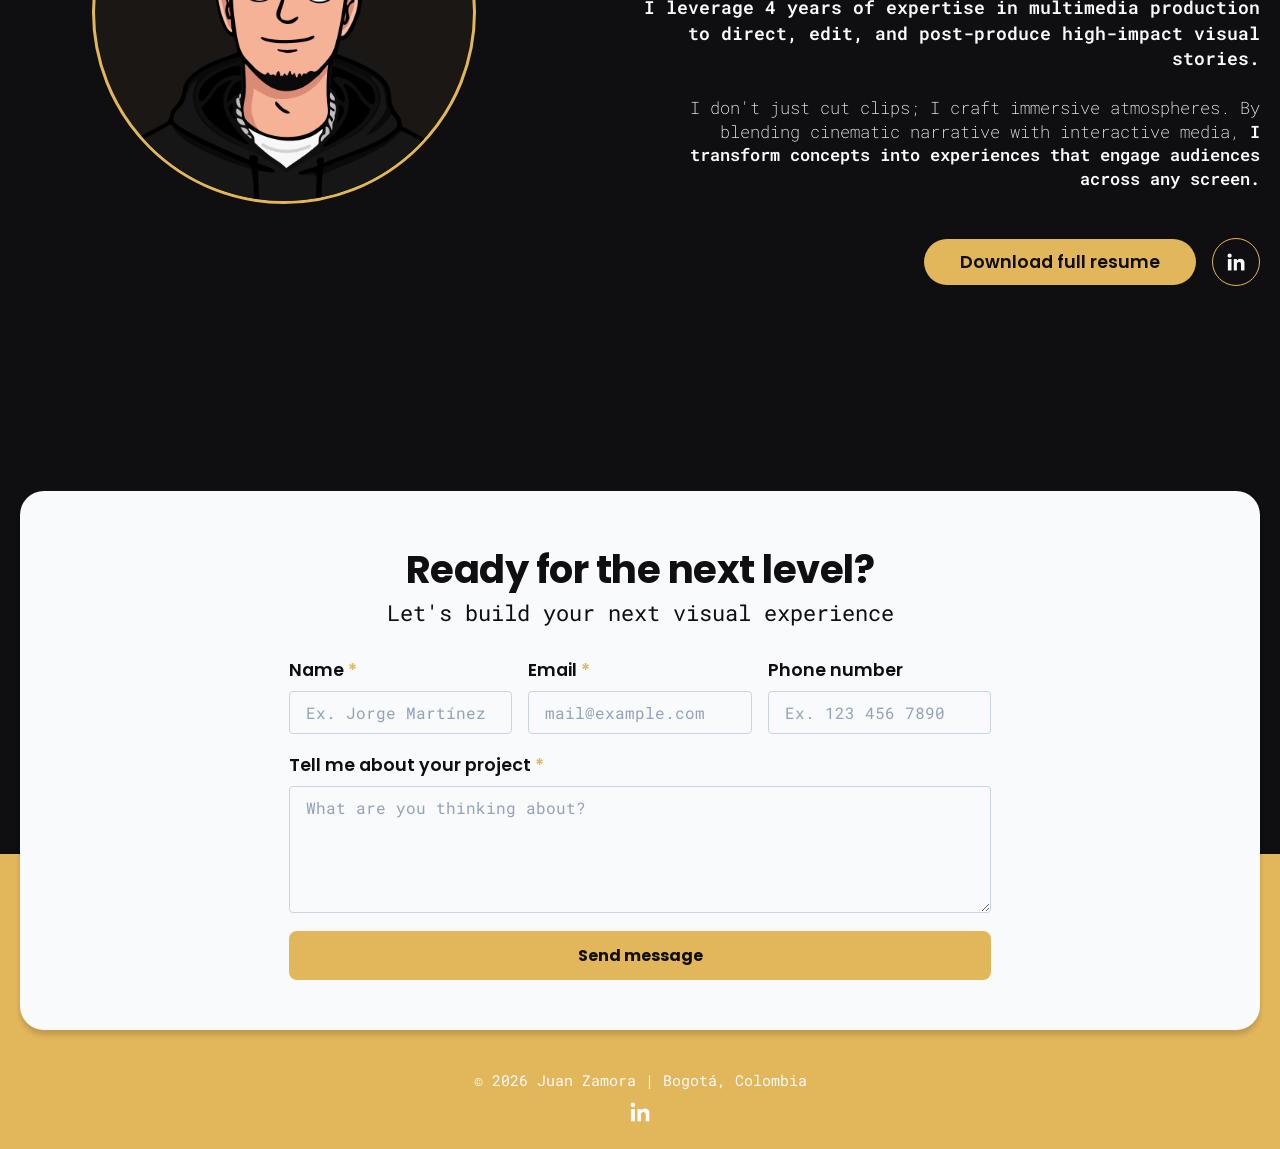
==== commit c8e701c5: "Se actualizan diferentes imgs, y se carga un nuevo proyecto 'Drio'" ====
--- a/index.html
+++ b/index.html
@@ -57,31 +57,33 @@
 
             <div class="projects-grid">
                 <div class="project-card">
-                    <span class="badge-top">Commercial & Social</span>
-                    <div class="card-image-wrapper">
-                        <img src="./assets/img/projects/octane-thumbnail.png" alt="Octano - Reel 2026" class="card-image">
-                    </div>
-                    <div class="card-content">
-                        <h4 class="project-name">Octane</h4>
-                        <div class="card-tags">
-                            <span class="software-badge"><img src="./assets/img/brands/premiere.png" alt="Adobe Premiere Pro"> Premiere Pro</span>
-                        </div>
-                    </div>
+                    <a href="./projects/octane-2026">
+                        <span class="badge-top">Commercial & Social</span>
+                        <div class="card-image-wrapper">
+                            <img src="./assets/img/projects/octane-thumbnail.png" alt="Octano - Reel 2026" class="card-image">
+                        </div>
+                        <div class="card-content">
+                            <h4 class="project-name">Octane</h4>
+                            <div class="card-tags">
+                                <span class="software-badge"><img src="./assets/img/brands/premiere.png" alt="Adobe Premiere Pro"> Premiere Pro</span>
+                            </div>
+                        </div>
+                    </a>
                 </div>
 
                 <div class="project-card">
-                    <span class="badge-top">Digital & Interactive</span>
-                    <div class="card-image-wrapper">
-                        <img src="./assets/img/project1.jpg" alt="JordanStore - JS Project" class="card-image">
-                    </div>
-                    <div class="card-content">
-                        <h4 class="project-name">Jordan Store</h4>
-                        <div class="card-tags">
-                            <span class="software-badge"><img src="./assets/img/brands/html.png" alt="HTML"> HTML</span>
-                            <span class="software-badge"><img src="./assets/img/brands/css.png" alt="CSS"> CSS</span>
-                            <span class="software-badge"><img src="./assets/img/brands/javascript.png" alt="JavaScript"> JavaScript</span>
-                        </div>
-                    </div>
+                    <a href="./projects/drop">
+                        <span class="badge-top">Commercial & Social</span>
+                        <div class="card-image-wrapper">
+                            <img src="./assets/img/projects/white_thunder.jpg" alt="Drop - Póster" class="card-image">
+                        </div>
+                        <div class="card-content">
+                            <h4 class="project-name">Drop</h4>
+                            <div class="card-tags">
+                                <span class="software-badge"><img src="./assets/img/brands/illustrator.png" alt="Illustator"> Illustrator</span>
+                            </div>
+                        </div>
+                    </a>
                 </div>
 
                 <div class="project-card">
@@ -205,10 +207,10 @@
             <div class="contact-card">
                 <div class="contact-header">
                     <h2>Ready for the next level?</h2>
-                    <p>Let's build your next visual experience.</p>
-                </div>
-
-                <form id="contact-form" class="contact-form" action="https://api.web3forms.com/submit" method="POST">
+                    <p>Let's build your next visual experience</p>
+                </div>
+
+                <form id="contact-form" class="contact-form" method="POST">
                     <input type="hidden" name="access_key" value="f4390edb-027d-4b9f-9b8a-d56aac9b9af8">
                     <input type="checkbox" name="botcheck" class="hidden" style="display: none;">
                     
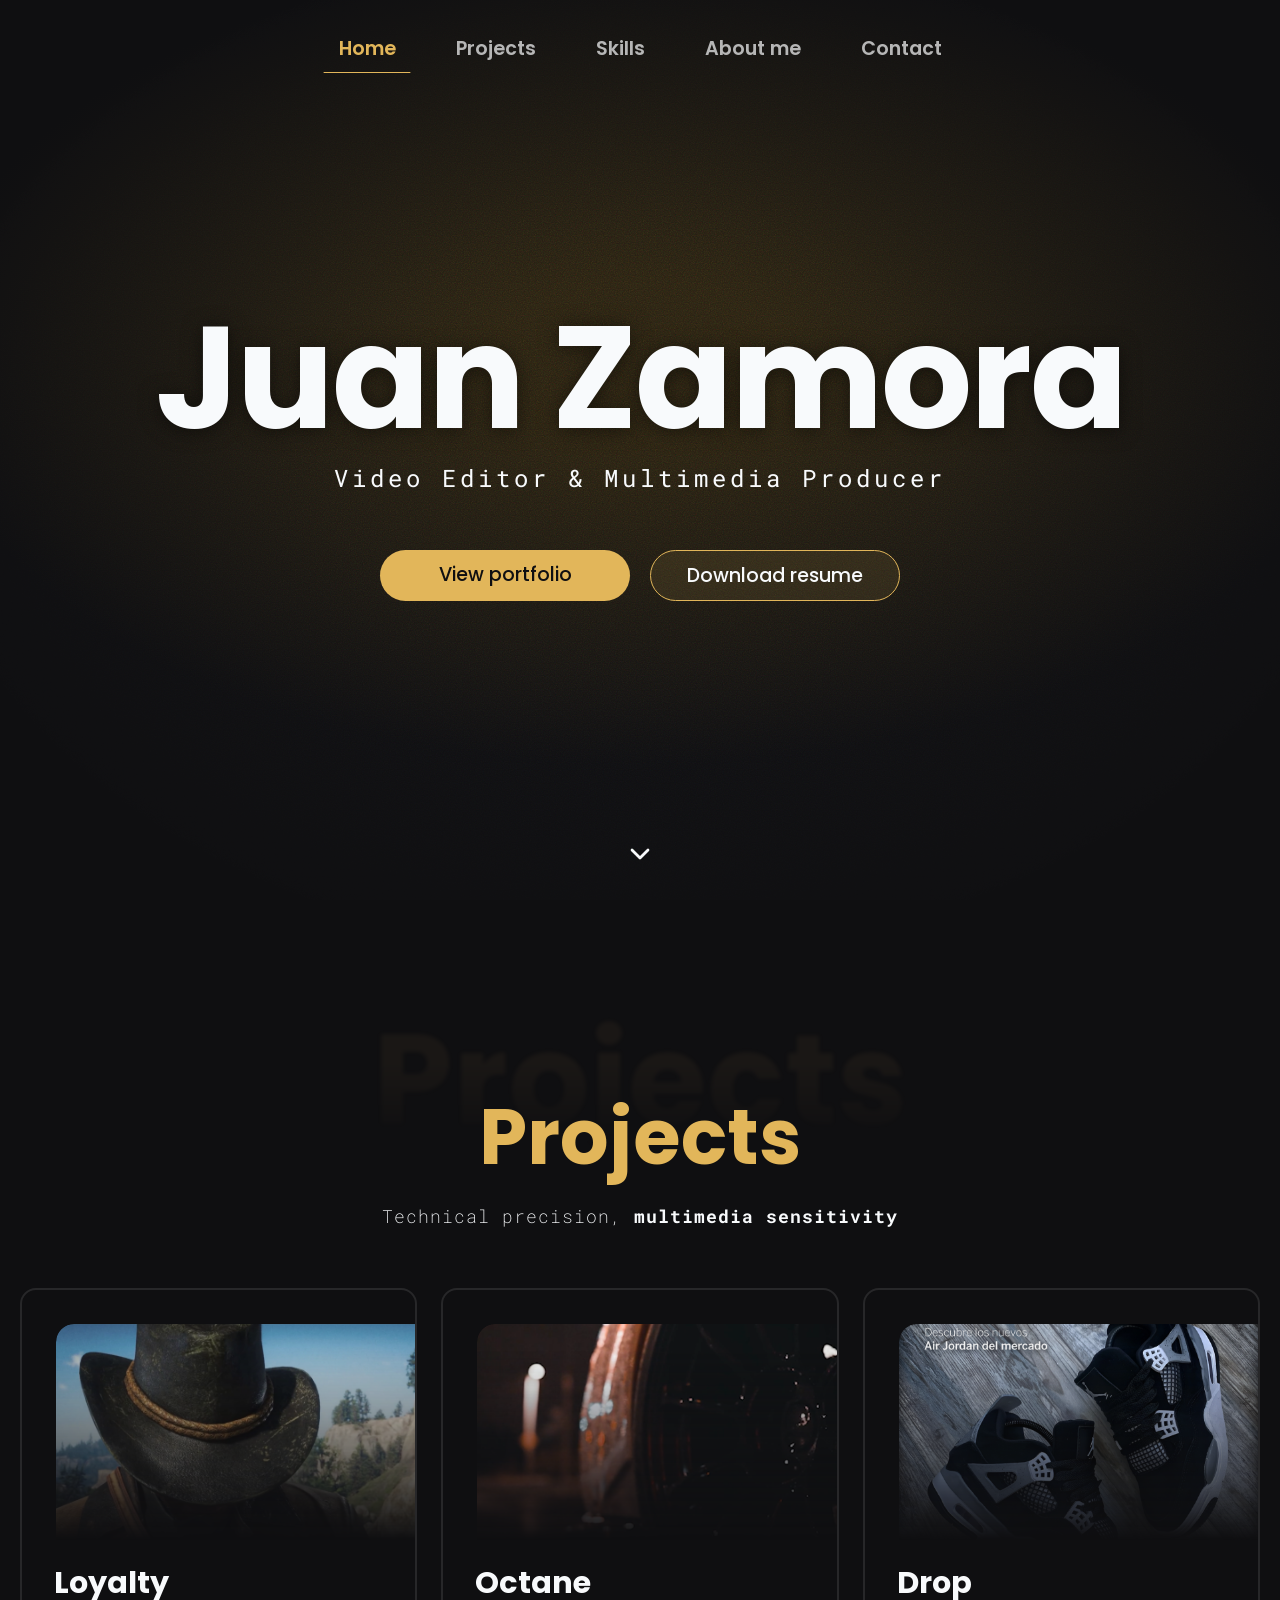
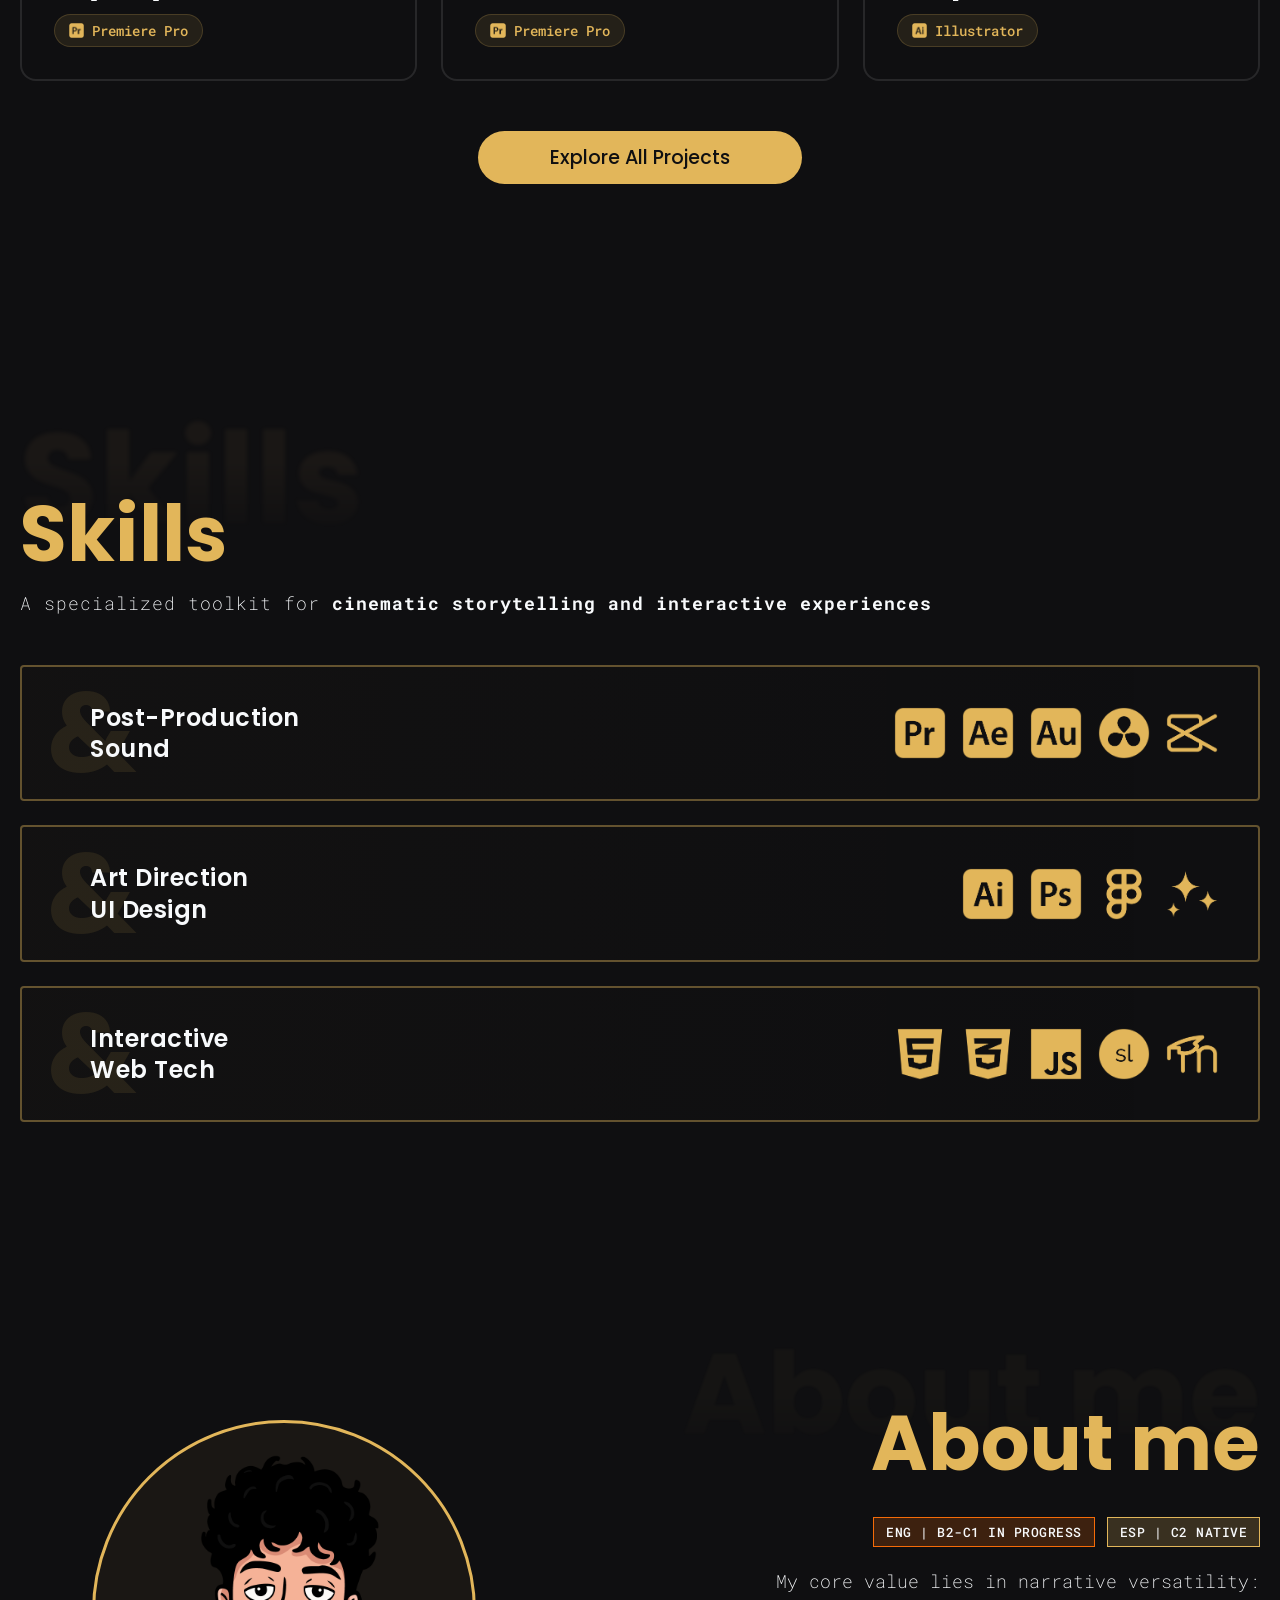
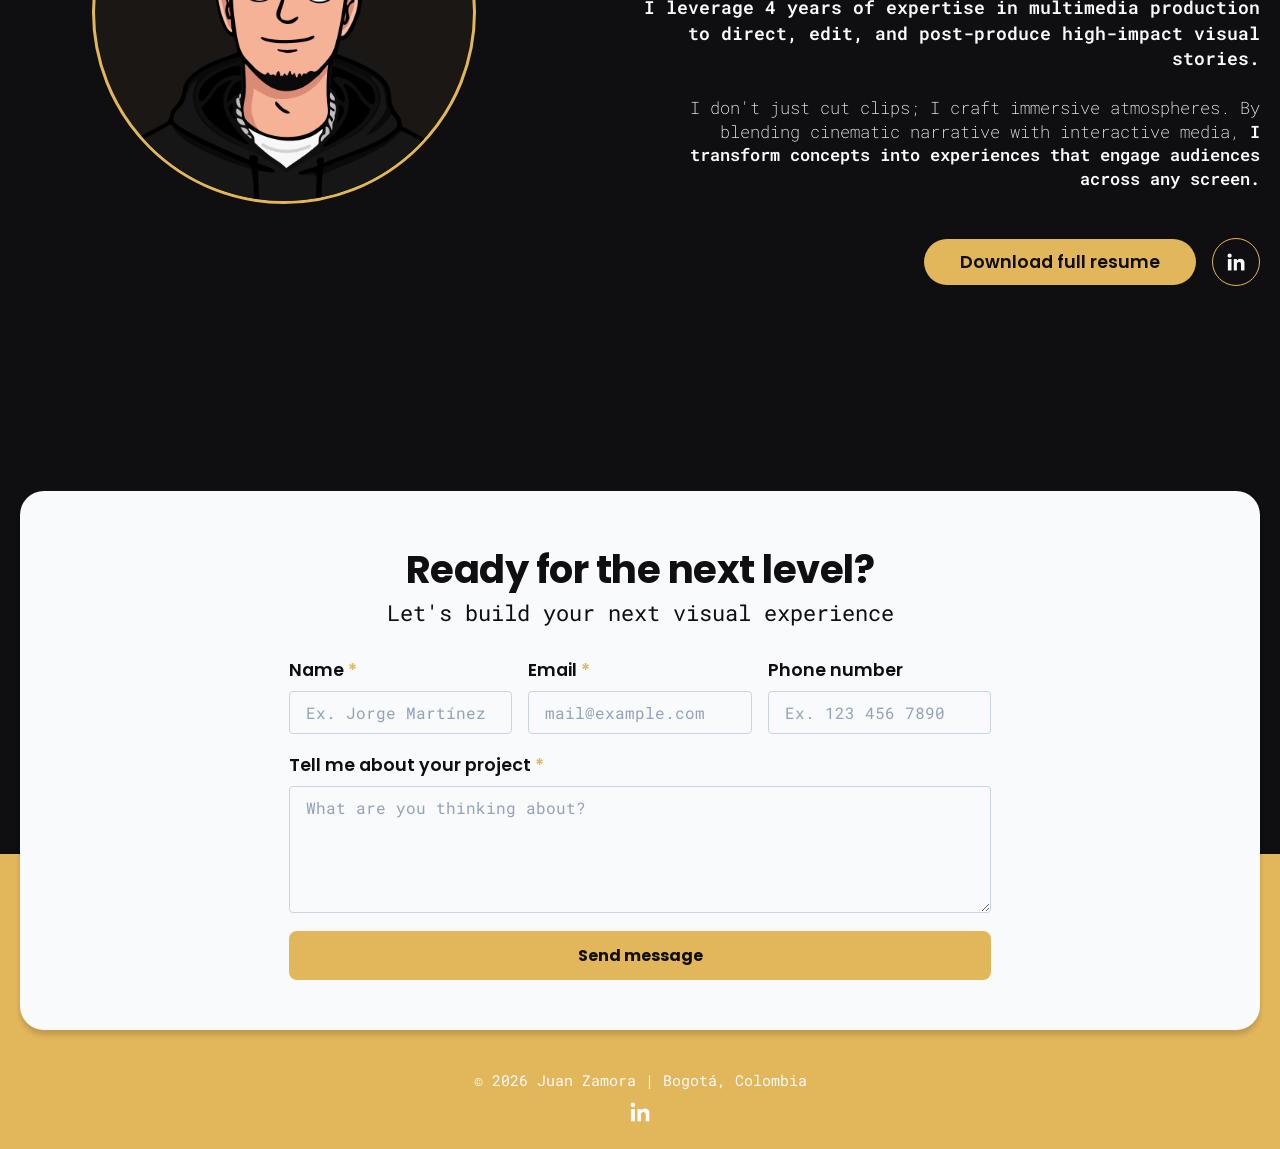
==== commit 1c570717: "Se agrega nuevo proyecto llamado Loyalty" ====
--- a/index.html
+++ b/index.html
@@ -57,6 +57,21 @@
 
             <div class="projects-grid">
                 <div class="project-card">
+                    <a href="./projects/loyalty-rdr2">
+                        <span class="badge-top">Short Films</span>
+                        <div class="card-image-wrapper">
+                            <img src="./assets/img/projects/loyalty_thumbnail.png" alt="Loyalty - RDR2 Trailer" class="card-image">
+                        </div>
+                        <div class="card-content">
+                            <h4 class="project-name">Loyalty</h4>
+                            <div class="card-tags">
+                                <span class="software-badge"><img src="./assets/img/brands/premiere.png" alt="Adobe Premiere Pro"> Premiere Pro</span>
+                            </div>
+                        </div>
+                    </a>
+                </div>
+
+                <div class="project-card">
                     <a href="./projects/octane-2026">
                         <span class="badge-top">Commercial & Social</span>
                         <div class="card-image-wrapper">
@@ -84,20 +99,6 @@
                             </div>
                         </div>
                     </a>
-                </div>
-
-                <div class="project-card">
-                    <span class="badge-top">Digital & Interactive</span>
-                    <div class="card-image-wrapper">
-                        <img src="./assets/img/project1.jpg" alt="RedRoom - HTML & CSS Project" class="card-image">
-                    </div>
-                    <div class="card-content">
-                        <h4 class="project-name">RedRoom</h4>
-                        <div class="card-tags">
-                            <span class="software-badge"><img src="./assets/img/brands/html.png" alt="HTML"> HTML</span>
-                            <span class="software-badge"><img src="./assets/img/brands/css.png" alt="CSS"> CSS</span>
-                        </div>
-                    </div>
                 </div>
             </div>
 
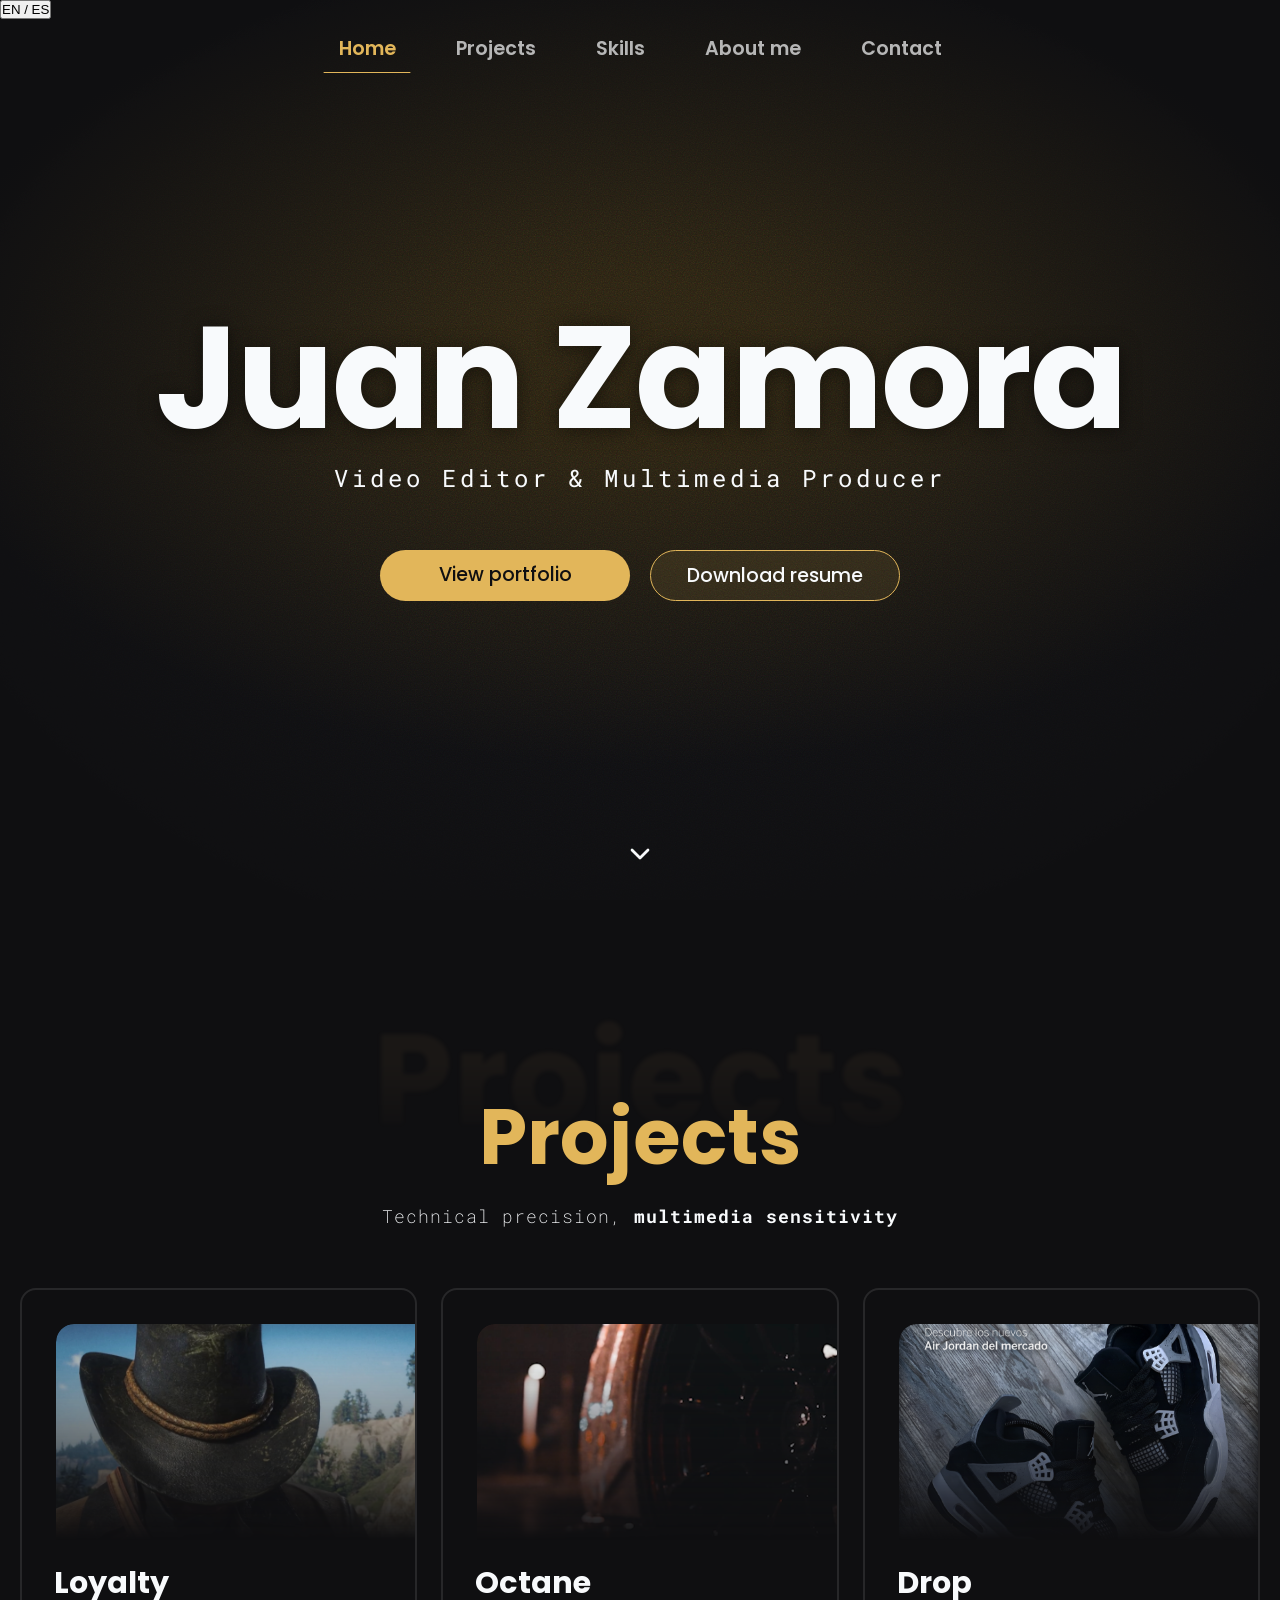
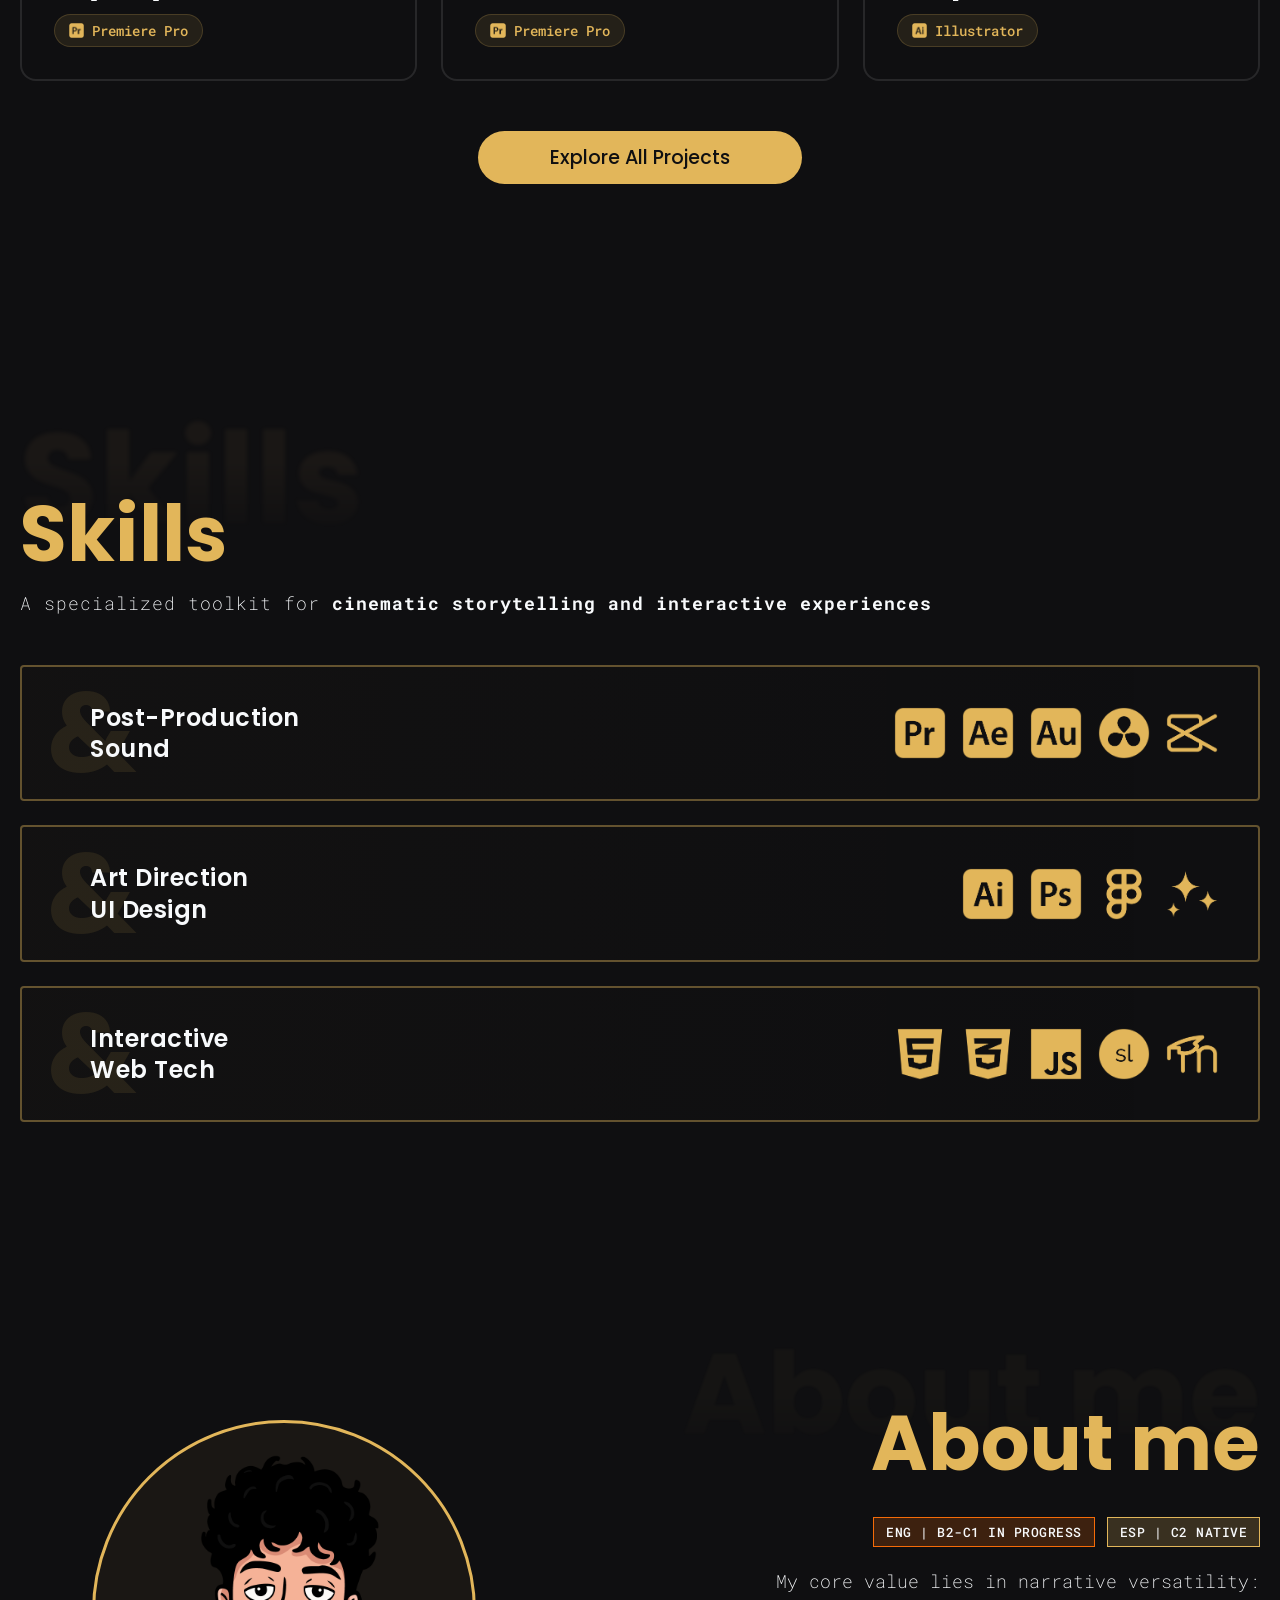
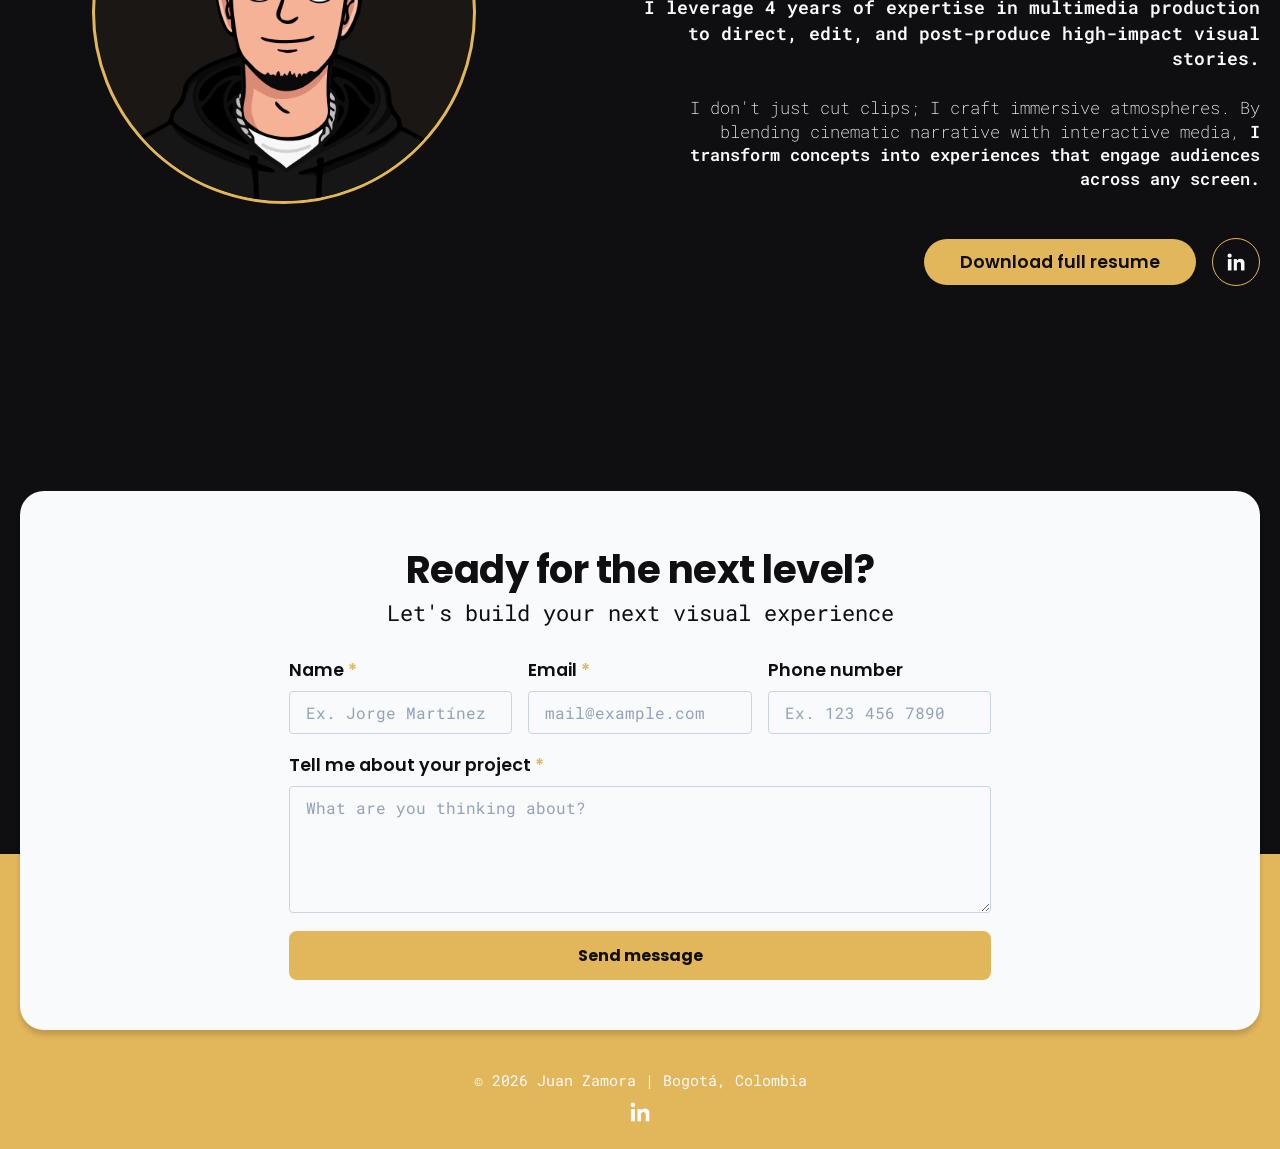
==== commit 50c57974: "Traducción automática v1.0" ====
--- a/index.html
+++ b/index.html
@@ -13,17 +13,20 @@
 
     <!-- JS Files -->
     <script defer src="./js/main.js"></script>
+    <script defer src="./js/translations.js"></script>
 </head>
 <body>
+    <button id="lang-toggle-btn" class="lang-btn" aria-label="Change language" style="position: fixed; z-index: 9999;">EN / ES</button>
+
     <!-- Navbar -->
     <header id="main-header">
         <nav class="navbar">
             <ul class="list-navbar">
-                <li><a href="#home" class="active">Home</a></li>
-                <li><a href="#projects">Projects</a></li>
-                <li><a href="#skills">Skills</a></li>
-                <li><a href="#about-me">About me</a></li>
-                <li><a href="#contact">Contact</a></li>
+                <li><a href="#home" data-i18n="nav-home" class="active">Home</a></li>
+                <li><a href="#projects" data-i18n="nav-projects">Projects</a></li>
+                <li><a href="#skills" data-i18n="nav-skills">Skills</a></li>
+                <li><a href="#about-me" data-i18n="nav-about-me">About me</a></li>
+                <li><a href="#contact" data-i18n="nav-contact">Contact</a></li>
             </ul>
         </nav>
     </header>
@@ -32,11 +35,11 @@
     <section id="home" class="hero">
         <div class="hero-content">
             <h1 class="hero-title">Juan Zamora</h1>
-            <h4 class="hero-subtitle">Video Editor & Multimedia Producer</h4>
+            <h4 class="hero-subtitle" data-i18n="hero-subtitle">Video Editor & Multimedia Producer</h4>
             
             <div class="hero-buttons">
-                <a href="#projects" class="btn btn-primary">View portfolio</a>
-                <a target="_blank" href="./assets/files/CV_JuanPabloZamora_A2026.pdf" class="btn btn-secondary">Download resume</a>
+                <a href="#projects" class="btn btn-primary" data-i18n="btn-primary">View portfolio</a>
+                <a target="_blank" href="./assets/files/CV_JuanPabloZamora_A2026.pdf" class="btn btn-secondary" data-i18n="btn-secondary">Download resume</a>
             </div>
         </div>
 
@@ -50,20 +53,20 @@
     <section id="projects" class="projects-section">
         <div class="projects-container">
             <div class="projects-header">
-                <h2 class="projects-title-bg">Projects</h2>
-                <h3 class="projects-title">Projects</h3>
-                <p class="projects-subtitle">Technical precision, <span>multimedia sensitivity</span></p>
+                <h2 class="projects-title-bg" data-i18n="projects-title-bg">Projects</h2>
+                <h3 class="projects-title" data-i18n="projects-title">Projects</h3>
+                <p class="projects-subtitle" data-i18n="projects-subtitle">Technical precision, <span>multimedia sensitivity</span></p>
             </div>
 
             <div class="projects-grid">
                 <div class="project-card">
                     <a href="./projects/loyalty-rdr2">
-                        <span class="badge-top">Short Films</span>
+                        <span class="badge-top" data-i18n="badge-top-short">Short Films</span>
                         <div class="card-image-wrapper">
                             <img src="./assets/img/projects/loyalty_thumbnail.png" alt="Loyalty - RDR2 Trailer" class="card-image">
                         </div>
                         <div class="card-content">
-                            <h4 class="project-name">Loyalty</h4>
+                            <h4 class="project-name" data-i18n="project-name-loyalty">Loyalty</h4>
                             <div class="card-tags">
                                 <span class="software-badge"><img src="./assets/img/brands/premiere.png" alt="Adobe Premiere Pro"> Premiere Pro</span>
                             </div>
@@ -73,12 +76,12 @@
 
                 <div class="project-card">
                     <a href="./projects/octane-2026">
-                        <span class="badge-top">Commercial & Social</span>
+                        <span class="badge-top" data-i18n="badge-top-commercial">Commercial & Social</span>
                         <div class="card-image-wrapper">
                             <img src="./assets/img/projects/octane-thumbnail.png" alt="Octano - Reel 2026" class="card-image">
                         </div>
                         <div class="card-content">
-                            <h4 class="project-name">Octane</h4>
+                            <h4 class="project-name" data-i18n="project-name-octane">Octane</h4>
                             <div class="card-tags">
                                 <span class="software-badge"><img src="./assets/img/brands/premiere.png" alt="Adobe Premiere Pro"> Premiere Pro</span>
                             </div>
@@ -88,12 +91,12 @@
 
                 <div class="project-card">
                     <a href="./projects/drop">
-                        <span class="badge-top">Commercial & Social</span>
+                        <span class="badge-top" data-i18n="badge-top-commercial">Commercial & Social</span>
                         <div class="card-image-wrapper">
                             <img src="./assets/img/projects/white_thunder.jpg" alt="Drop - Póster" class="card-image">
                         </div>
                         <div class="card-content">
-                            <h4 class="project-name">Drop</h4>
+                            <h4 class="project-name" data-i18n="project-name-drop">Drop</h4>
                             <div class="card-tags">
                                 <span class="software-badge"><img src="./assets/img/brands/illustrator.png" alt="Illustator"> Illustrator</span>
                             </div>
@@ -103,7 +106,7 @@
             </div>
 
             <div class="projects-footer">
-                <a href="projects" class="btn btn-explore">Explore All Projects</a>
+                <a href="projects" class="btn btn-explore" data-i18n="btn-explore">Explore All Projects</a>
             </div>
         </div>
     </section>
@@ -112,16 +115,16 @@
     <section id="skills" class="skills-section">
         <div class="skills-container">
             <div class="skills-header">
-                <h2 class="skills-title-bg">Skills</h2>
-                <h3 class="skills-title">Skills</h3>
-                <p class="skills-subtitle">A specialized toolkit for <span>cinematic storytelling and interactive experiences</span></p>
+                <h2 class="skills-title-bg" data-i18n="skills-title-bg">Skills</h2>
+                <h3 class="skills-title" data-i18n="skills-title">Skills</h3>
+                <p class="skills-subtitle" data-i18n="skills-subtitle">A specialized toolkit for <span>cinematic storytelling and interactive experiences</span></p>
             </div>
 
             <div class="skills-display">
                 <div class="skills-row">
                     <div class="skills-info">
                         <span class="bg-ampersand">&</span>
-                        <h4>Post-Production<br>Sound</h4>
+                        <h4 data-i18n="post-production">Post-Production<br>Sound</h4>
                     </div>
                     <div class="skills-icons">
                         <img src="./assets/img/brands/premiere.png" alt="Premiere Pro" class="skill-icon-img">
@@ -135,7 +138,7 @@
                 <div class="skills-row">
                     <div class="skills-info">
                         <span class="bg-ampersand">&</span>
-                        <h4>Art Direction<br>UI Design</h4>
+                        <h4 data-i18n="art-direction">Art Direction<br>UI Design</h4>
                     </div>
                     <div class="skills-icons">
                         <img src="./assets/img/brands/illustrator.png" alt="Illustrator" class="skill-icon-img">
@@ -148,7 +151,7 @@
                 <div class="skills-row">
                     <div class="skills-info">
                         <span class="bg-ampersand">&</span>
-                        <h4>Interactive<br>Web Tech</h4>
+                        <h4 data-i18n="interactive">Interactive<br>Web Tech</h4>
                     </div>
                     <div class="skills-icons">
                         <img src="./assets/img/brands/html.png" alt="HTML5" class="skill-icon-img">
@@ -173,27 +176,27 @@
 
             <div class="about-content-column">
                 <div class="about-header">
-                    <h2 class="about-title-bg">About me</h2>
-                    <h3 class="about-title">About me</h3>
+                    <h2 class="about-title-bg" data-i18n="about-title-bg">About me</h2>
+                    <h3 class="about-title" data-i18n="about-title">About me</h3>
                 </div>
 
                 <div class="about-badges-group">
-                    <span class="lang-badge progress-badge">ENG | B2-C1 IN PROGRESS</span>
-                    <span class="lang-badge native-badge">ESP | C2 NATIVE</span>
+                    <span class="lang-badge progress-badge" data-i18n="progress-badge">ENG | B2-C1 IN PROGRESS</span>
+                    <span class="lang-badge native-badge" data-i18n="native-badge">ESP | C2 NATIVE</span>
                 </div>
 
                 <div class="about-text-wrapper">
-                    <p class="about-lead">
+                    <p class="about-lead" data-i18n="about-lead">
                         My core value lies in narrative versatility: <br>
                         <strong>I leverage 4 years of expertise in multimedia production to direct, edit, and post-produce high-impact visual stories.</strong>
                     </p>
-                    <p class="about-body">
+                    <p class="about-body" data-i18n="about-body">
                         I don't just cut clips; I craft immersive atmospheres. By blending cinematic narrative with interactive media, <strong>I transform concepts into experiences that engage audiences across any screen.</strong>
                     </p>
                 </div>
 
                 <div class="about-actions">
-                    <a target="_blank" href="./assets/files/CV_JuanPabloZamora_A2026.pdf" class="btn btn-resume-download">Download full resume</a>
+                    <a target="_blank" href="./assets/files/CV_JuanPabloZamora_A2026.pdf" class="btn btn-resume-download" data-i18n="btn-resume-download">Download full resume</a>
                     <a href="https://www.linkedin.com/in/jzamora11/" target="_blank" rel="noopener noreferrer" class="linkedin-social-btn" aria-label="LinkedIn Profile">
                         <img src="./assets/img/linkedin.png" alt="Linkedin">
                     </a>
@@ -207,8 +210,8 @@
         <div class="contact-container">
             <div class="contact-card">
                 <div class="contact-header">
-                    <h2>Ready for the next level?</h2>
-                    <p>Let's build your next visual experience</p>
+                    <h2 data-i18n="contact-title">Ready for the next level?</h2>
+                    <p data-i18n="contact-subtitle">Let's build your next visual experience</p>
                 </div>
 
                 <form id="contact-form" class="contact-form" method="POST">
@@ -217,27 +220,27 @@
                     
                     <div class="form-row-top">
                         <div class="form-group">
-                            <label for="name">Name <span>*</span></label>
+                            <label for="name" data-i18n="contact-name">Name <span>*</span></label>
                             <input type="text" id="name" name="name" placeholder="Ex. Jorge Martínez" required>
                         </div>
                         <div class="form-group">
-                            <label for="email">Email <span>*</span></label>
+                            <label for="email" data-i18n="contact-email">Email <span>*</span></label>
                             <input type="email" id="email" name="email" placeholder="mail@example.com" required>
                         </div>
                         <div class="form-group">
-                            <label for="phone">Phone number</label>
+                            <label for="phone" data-i18n="contact-phone">Phone number</label>
                             <input type="tel" id="phone" name="phone" placeholder="Ex. 123 456 7890">
                         </div>
                     </div>
 
                     <div class="form-group textarea-group">
-                        <label for="message">Tell me about your project <span>*</span></label>
+                        <label for="message" data-i18n="contact-message">Tell me about your project <span>*</span></label>
                         <textarea id="message" name="message" rows="5" placeholder="What are you thinking about?" required></textarea>
                     </div>
 
                     <div id="form-result" style="display: none; margin-bottom: 20px; font-weight: 500; text-align: center; color: var(--accent-color);"></div>
 
-                    <button type="submit" class="btn-submit">Send message</button>
+                    <button type="submit" class="btn-submit" data-i18n="btn-submit">Send message</button>
                 </form>
             </div>
         </div>
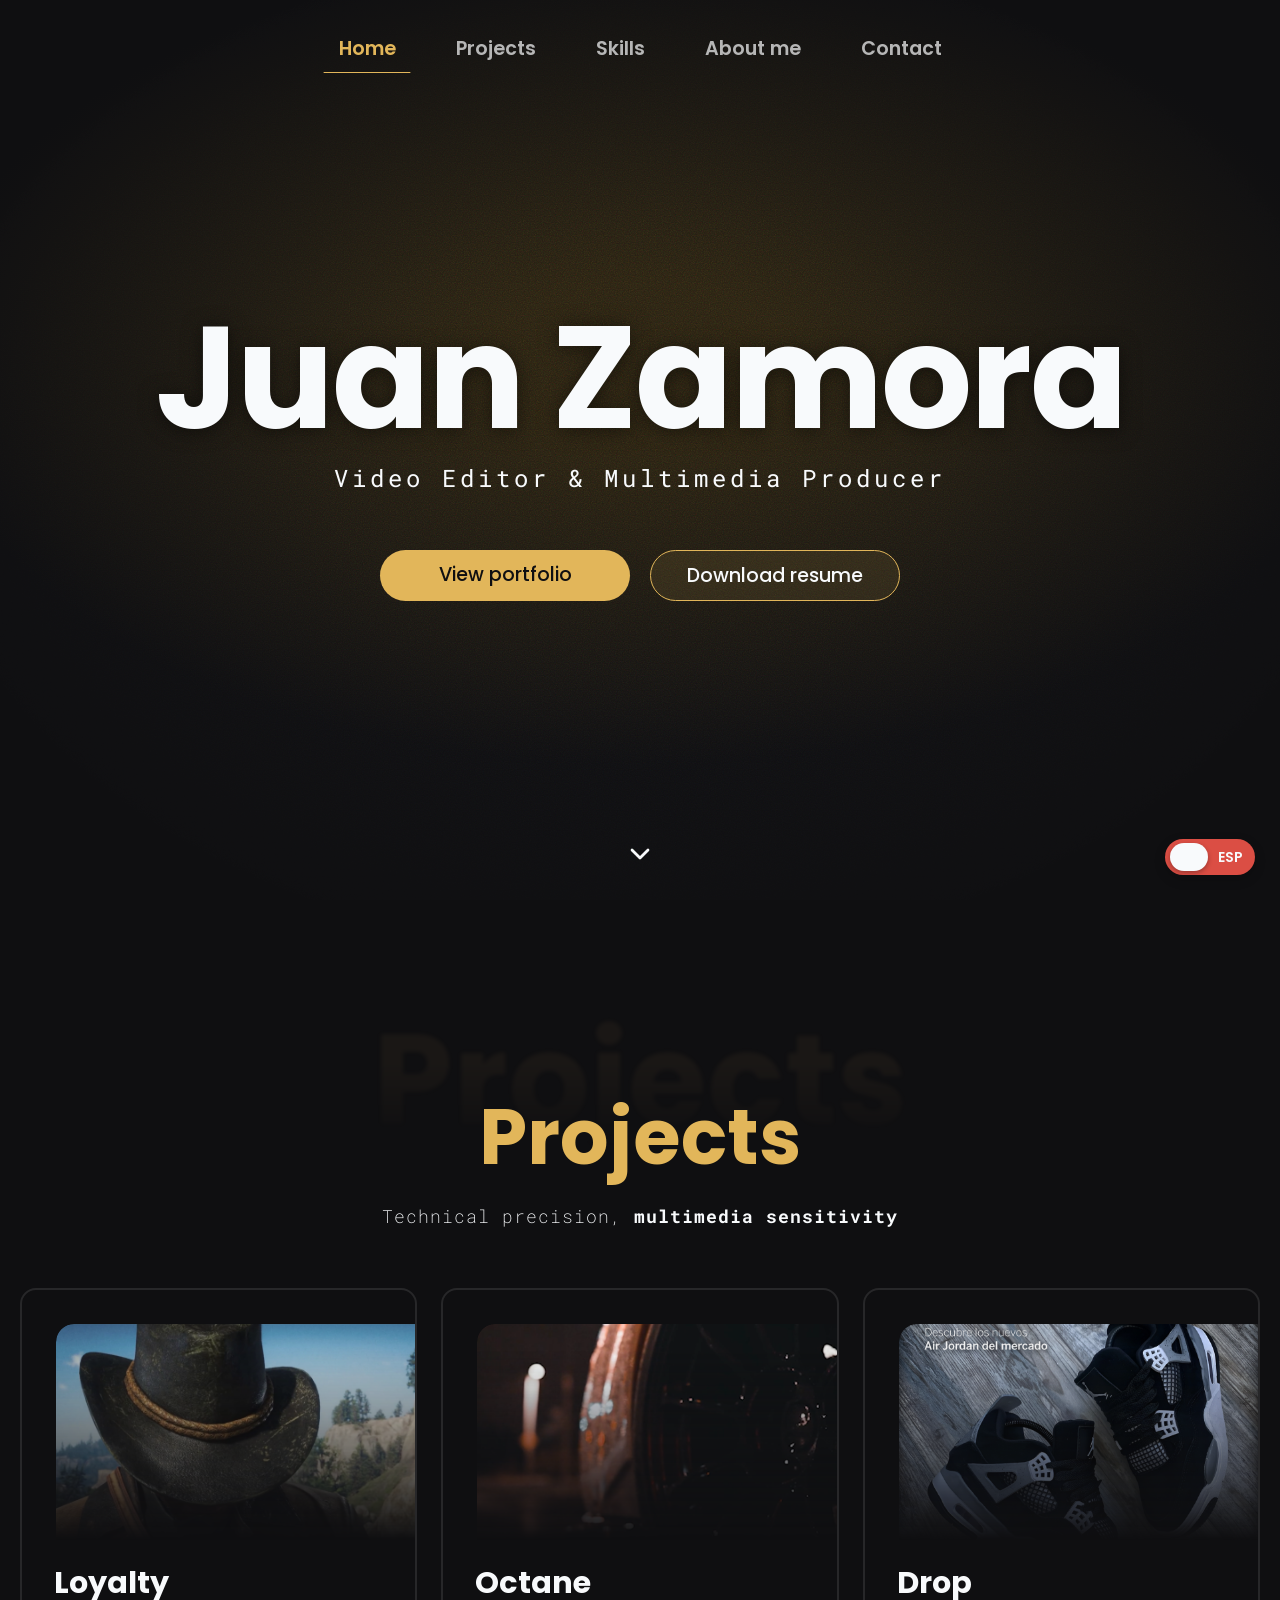
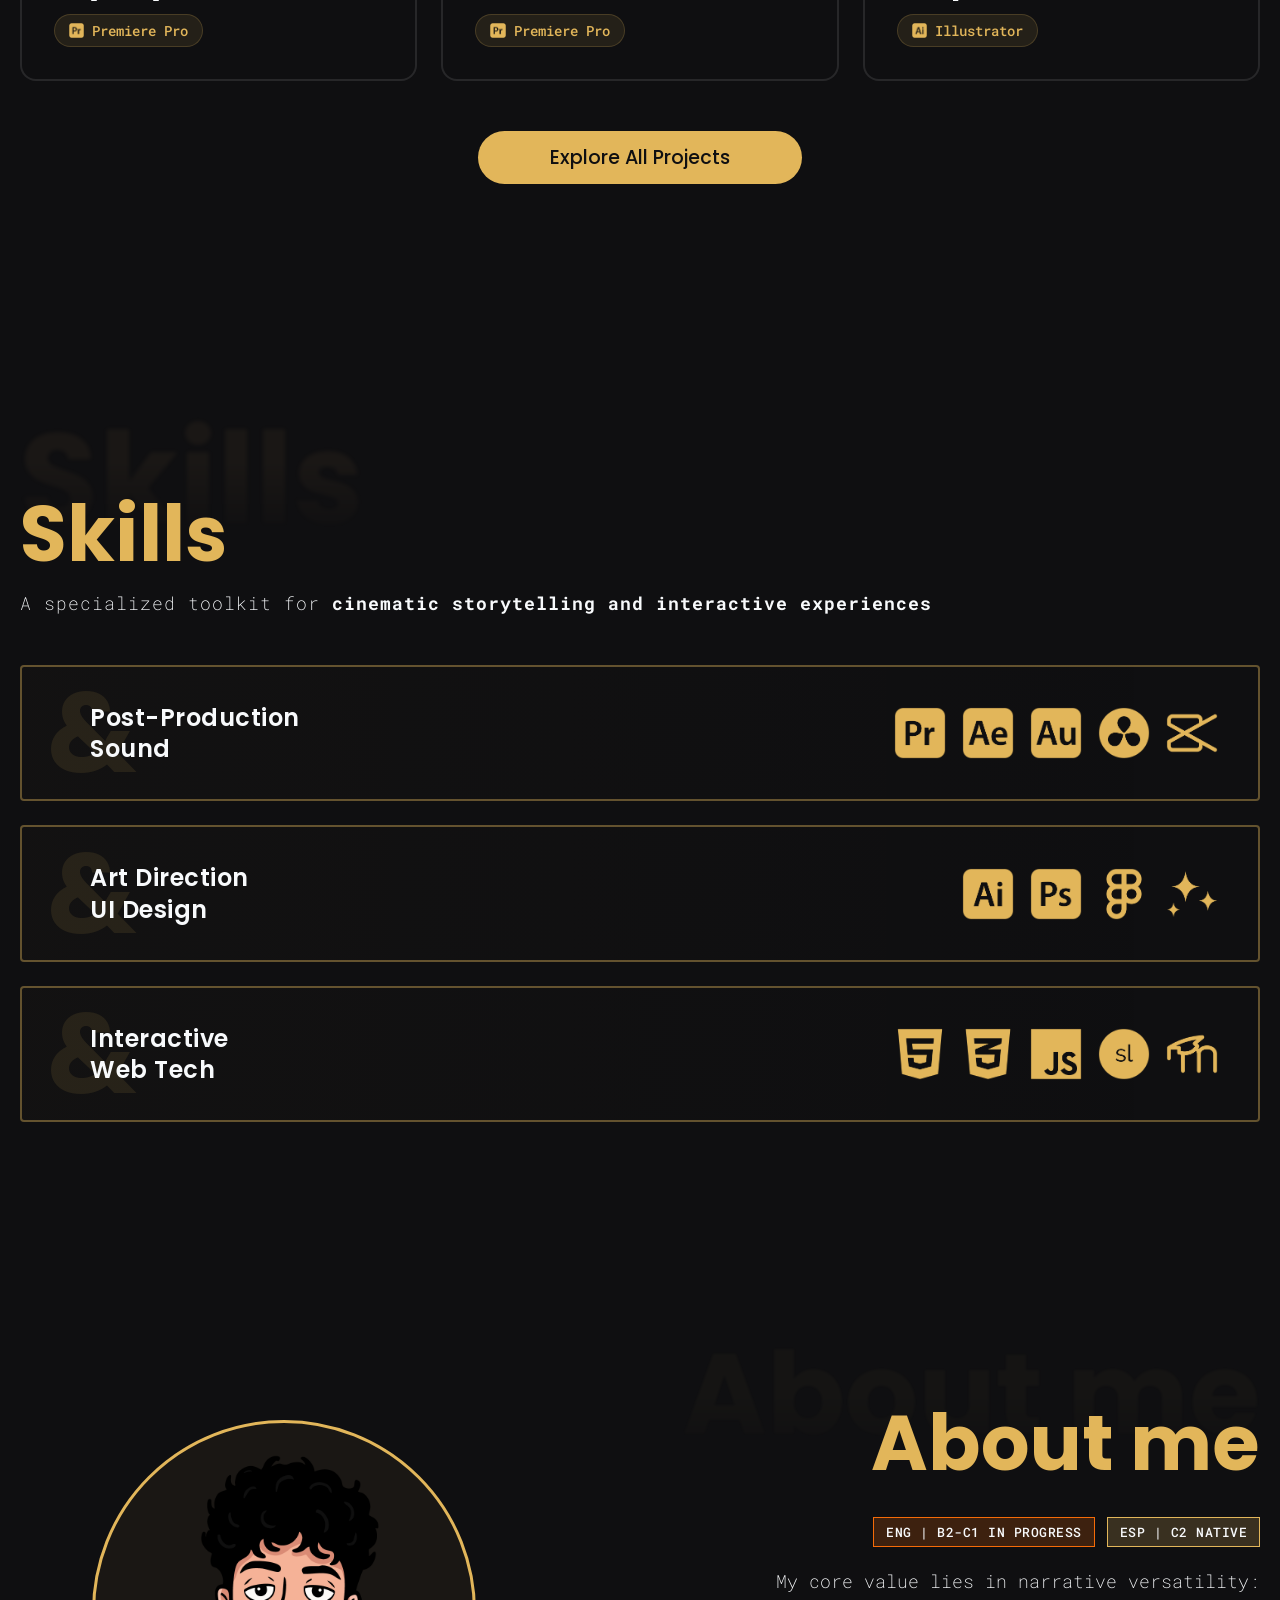
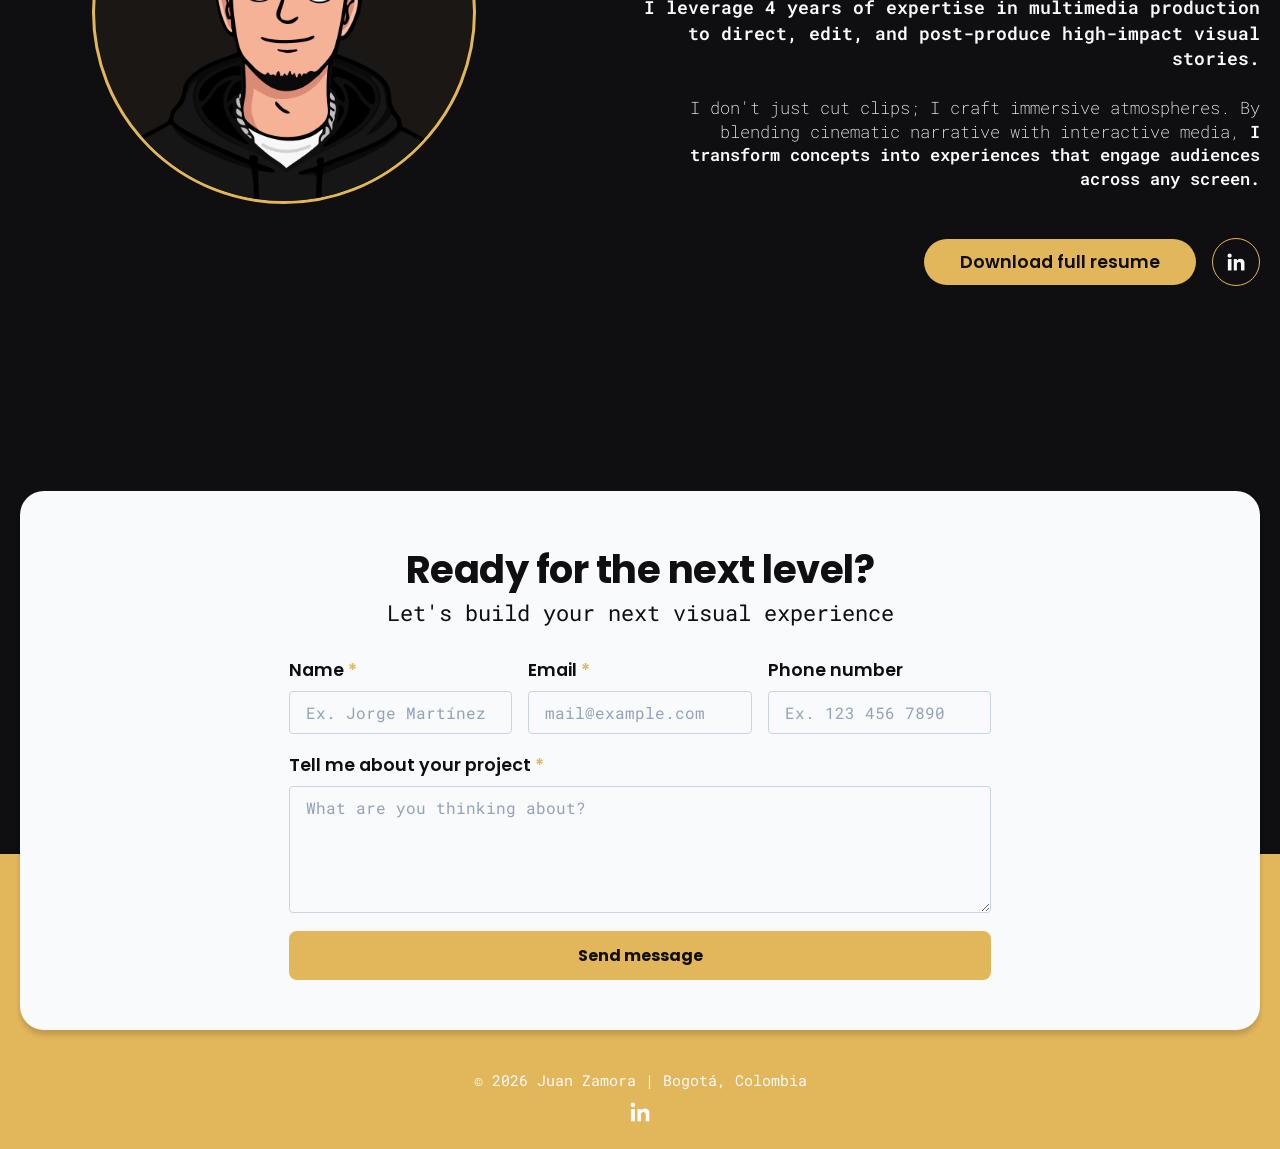
==== commit 4c291e49: "Terminada la traducción y añadido el botón de idiomas" ====
--- a/index.html
+++ b/index.html
@@ -16,7 +16,10 @@
     <script defer src="./js/translations.js"></script>
 </head>
 <body>
-    <button id="lang-toggle-btn" class="lang-btn" aria-label="Change language" style="position: fixed; z-index: 9999;">EN / ES</button>
+    <button id="lang-toggle-btn" class="lang-btn" aria-label="Change language" style="position: fixed; z-index: 9999;">
+        <span class="lang-option en-text">ENG</span>
+        <span class="lang-option es-text">ESP</span>
+    </button>
 
     <!-- Navbar -->
     <header id="main-header">
--- a/styles/style.css
+++ b/styles/style.css
@@ -43,6 +43,65 @@
     -webkit-backdrop-filter: blur(12px);
     padding: 16px 0;
     border-radius: 50px;
+}
+
+#lang-toggle-btn {
+    position: fixed;
+    bottom: 25px;
+    right: 25px;
+    z-index: 9999;
+    
+    width: 90px;
+    height: 36px;
+    background-color: #1e293b;
+    border-radius: 36px;
+    border: none;
+    cursor: pointer;
+    padding: 0 12px;
+    display: flex;
+    align-items: center;
+    justify-content: space-between;
+    box-shadow: 0 4px 12px rgba(0, 0, 0, 0.2);
+    transition: background-color 0.4s ease;
+    overflow: hidden;
+}
+
+#lang-toggle-btn .lang-option {
+    font-family: var(--font-poppins);
+    font-weight: 600;
+    font-size: 14px;
+    color: var(--text-white);
+    z-index: 1;
+    width: 26px;
+    text-align: center;
+    transition: opacity 0.3s ease;
+}
+
+#lang-toggle-btn::after {
+    content: '';
+    position: absolute;
+    width: 38px;
+    height: 28px;
+    background-color: var(--text-white);
+    border-radius: 25px;
+    top: 4px;
+    left: 4px;
+    transition: transform 0.4s cubic-bezier(0.4, 0, 0.2, 1);
+    box-shadow: 0 2px 5px rgba(0,0,0,0.3);
+}
+
+#lang-toggle-btn[data-lang="en"] {
+    background-color: #db4e44;
+}
+#lang-toggle-btn[data-lang="en"]::after {
+    transform: translateX(1px);
+}
+
+#lang-toggle-btn[data-lang="es"] {
+    background-color: #2a579b;
+}
+#lang-toggle-btn[data-lang="es"]::after {
+    transform: translateX(42px);
 }
 
 .navbar {
